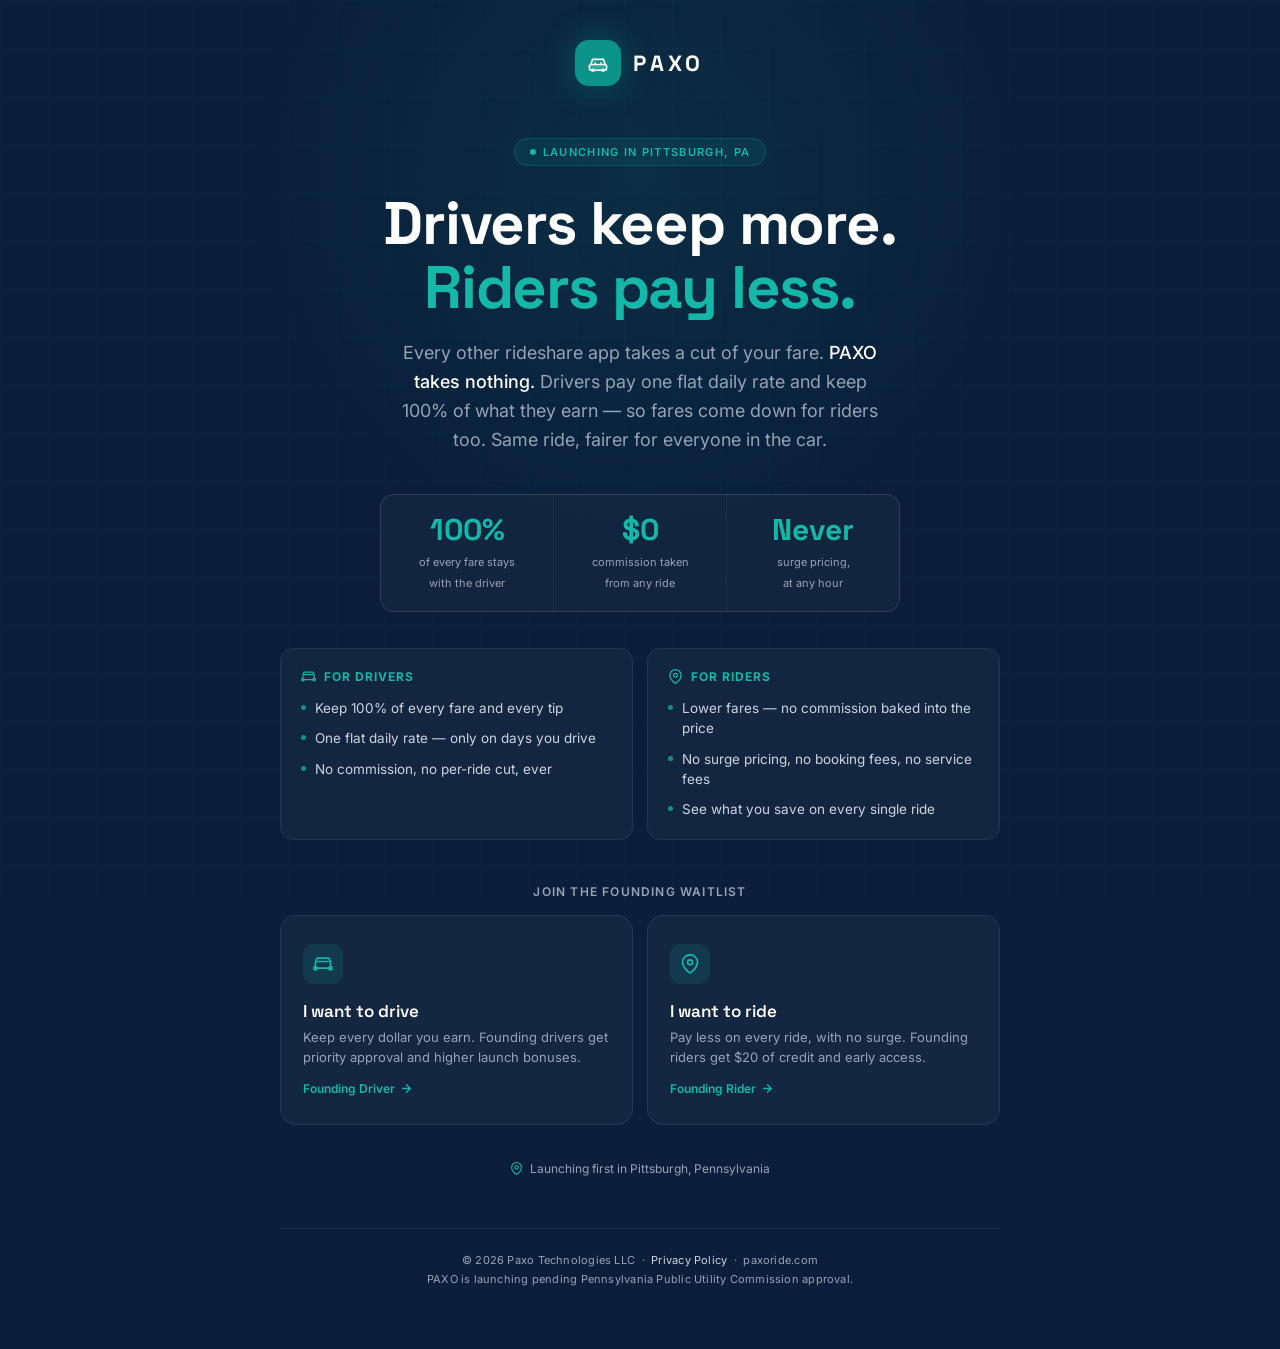
==== index.html @ 1282bd97 "Initial commit: paxoride.com landing page, waitlist forms, welcome email function" ====
<!DOCTYPE html>
<html lang="en">
<head>
<meta charset="UTF-8"/>
<meta name="viewport" content="width=device-width, initial-scale=1.0"/>
<title>PAXO — Join the Founding Waitlist</title>
<meta name="description" content="PAXO is zero-commission rideshare. Drivers keep 100% of every fare, riders pay less with no surge pricing. Join the founding waitlist — launching in Pittsburgh, PA."/>
<meta property="og:title" content="PAXO — Drivers keep more. Riders pay less."/>
<meta property="og:description" content="Zero commission rideshare. Drivers keep 100% of every fare, riders pay less. No surge, ever. Join the founding waitlist for Pittsburgh."/>
<link rel="preconnect" href="https://fonts.googleapis.com"/>
<link rel="preconnect" href="https://fonts.gstatic.com" crossorigin/>
<link href="https://fonts.googleapis.com/css2?family=Inter:wght@300;400;500;600;700&family=Space+Grotesk:wght@400;500;600;700&display=swap" rel="stylesheet"/>
<style>
  *,*::before,*::after{margin:0;padding:0;box-sizing:border-box}

  :root{
    --teal:#0D9488; --teal-lt:#14B8A8; --teal-dk:#065F52;
    --navy:#0B1F3A; --navy-2:#112240;
    --white:#FFFFFF; --mist:#F0FDFA;
    --grey:#94A3B8; --grey-lt:#CBD5E1; --line:rgba(255,255,255,.08);
    --amber:#F59E0B;
  }

  html{scroll-behavior:smooth}
  body{
    background:var(--navy); color:var(--white);
    font-family:'Inter',system-ui,sans-serif;
    -webkit-font-smoothing:antialiased; overflow-x:hidden;
  }

  /* Ambient background */
  .bg-grid{position:fixed;inset:0;z-index:0;pointer-events:none;
    background-image:
      linear-gradient(rgba(13,148,136,.04) 1px,transparent 1px),
      linear-gradient(90deg,rgba(13,148,136,.04) 1px,transparent 1px);
    background-size:48px 48px}
  .bg-glow{position:fixed;top:-25%;left:50%;transform:translateX(-50%);
    width:800px;height:800px;z-index:0;pointer-events:none;
    background:radial-gradient(circle,rgba(13,148,136,.13) 0%,transparent 70%)}

  .stage{position:relative;z-index:1;min-height:100vh;
    display:flex;flex-direction:column;align-items:center;
    padding:40px 20px 60px}

  /* ── Logo ── */
  .logo-row{display:flex;align-items:center;gap:12px;margin-bottom:52px}
  .logo-mark{width:46px;height:46px;background:var(--teal);border-radius:14px;
    display:flex;align-items:center;justify-content:center;
    box-shadow:0 0 32px rgba(13,148,136,.42)}
  .logo-word{font-family:'Space Grotesk',sans-serif;font-size:22px;font-weight:700;
    letter-spacing:.2em}

  /* ── Panels ── */
  .panel{width:100%;max-width:720px;text-align:center;
    animation:rise .5s cubic-bezier(.16,1,.3,1) both}
  .panel[hidden]{display:none}
  @keyframes rise{from{opacity:0;transform:translateY(14px)}to{opacity:1;transform:none}}

  /* ── Hero ── */
  .badge{display:inline-flex;align-items:center;gap:7px;
    background:rgba(13,148,136,.12);border:1px solid rgba(13,148,136,.3);
    border-radius:100px;padding:6px 15px;font-size:11px;font-weight:600;
    letter-spacing:.12em;color:var(--teal-lt);text-transform:uppercase;margin-bottom:26px}
  .badge::before{content:'';width:6px;height:6px;background:var(--teal-lt);
    border-radius:50%;animation:blink 2s ease-in-out infinite}
  @keyframes blink{0%,100%{opacity:1}50%{opacity:.25}}

  h1{font-family:'Space Grotesk',sans-serif;
    font-size:clamp(34px,6.5vw,60px);font-weight:700;line-height:1.06;
    letter-spacing:-.02em;margin-bottom:20px}
  h1 .accent{color:var(--teal-lt)}

  .lede{font-size:clamp(15px,2.2vw,18px);color:var(--grey);line-height:1.6;
    max-width:490px;margin:0 auto 40px}
  .lede strong{color:var(--white);font-weight:500}

  .stats{display:flex;gap:1px;background:var(--line);border-radius:14px;
    overflow:hidden;border:1px solid var(--line);max-width:520px;margin:0 auto 36px}
  .stat{flex:1;padding:20px 16px;background:rgba(11,31,58,.6)}
  .stat b{display:block;font-family:'Space Grotesk',sans-serif;font-size:30px;
    font-weight:700;color:var(--teal-lt);line-height:1;margin-bottom:5px}
  .stat span{font-size:11px;color:var(--grey);line-height:1.4}


  /* ── Why both win ── */
  .why{display:grid;grid-template-columns:1fr 1fr;gap:14px;margin-bottom:44px;text-align:left}
  .why-col{background:rgba(255,255,255,.03);border:1px solid var(--line);
    border-radius:14px;padding:20px}
  .why-head{display:flex;align-items:center;gap:8px;font-size:12px;font-weight:700;
    letter-spacing:.08em;text-transform:uppercase;color:var(--teal-lt);margin-bottom:14px}
  .why-col ul{list-style:none;display:grid;gap:10px}
  .why-col li{font-size:13.5px;color:var(--grey-lt);line-height:1.5;
    display:flex;gap:9px;align-items:flex-start}
  .why-col li::before{content:'';width:5px;height:5px;border-radius:50%;
    background:var(--teal);flex-shrink:0;margin-top:7px}

  /* ── Choice cards ── */
  .choose-label{font-size:12px;color:var(--grey);letter-spacing:.1em;
    text-transform:uppercase;font-weight:600;margin-bottom:16px}
  .cards{display:grid;grid-template-columns:1fr 1fr;gap:14px;margin-bottom:36px}
  .card{background:rgba(255,255,255,.04);border:1px solid var(--line);
    border-radius:16px;padding:28px 22px;cursor:pointer;text-align:left;
    transition:border-color .2s,background .2s,transform .12s;
    font-family:inherit;color:inherit}
  .card:hover{border-color:var(--teal);background:rgba(13,148,136,.08)}
  .card:active{transform:scale(.985)}
  .card:focus-visible{outline:2px solid var(--teal-lt);outline-offset:3px}
  .card-ico{width:40px;height:40px;border-radius:11px;background:rgba(13,148,136,.16);
    display:flex;align-items:center;justify-content:center;margin-bottom:16px}
  .card h3{font-family:'Space Grotesk',sans-serif;font-size:17px;font-weight:600;
    margin-bottom:6px}
  .card p{font-size:13px;color:var(--grey);line-height:1.5;margin-bottom:14px}
  .card .go{font-size:12px;font-weight:600;color:var(--teal-lt);
    display:flex;align-items:center;gap:5px}

  .city{display:flex;align-items:center;justify-content:center;gap:7px;
    font-size:12px;color:var(--grey)}
  .city svg{color:var(--teal-lt);flex-shrink:0}

  /* ── Forms ── */
  .back{background:none;border:none;color:var(--grey);font-size:13px;
    cursor:pointer;font-family:inherit;display:flex;align-items:center;gap:6px;
    margin-bottom:20px;padding:6px 2px;border-radius:6px}
  .back:hover{color:var(--white)}
  .back:focus-visible{outline:2px solid var(--teal-lt);outline-offset:2px}

  .form-head{text-align:left;margin-bottom:24px}
  .form-head h2{font-family:'Space Grotesk',sans-serif;font-size:26px;font-weight:700;
    margin-bottom:8px}
  .form-head p{font-size:14px;color:var(--grey);line-height:1.55}

  .perks{background:rgba(13,148,136,.08);border:1px solid rgba(13,148,136,.22);
    border-radius:13px;padding:16px 18px;margin-bottom:26px;text-align:left}
  .perks h4{font-size:11px;letter-spacing:.09em;text-transform:uppercase;
    color:var(--teal-lt);font-weight:700;margin-bottom:11px}
  .perks ul{list-style:none;display:grid;gap:8px}
  .perks li{font-size:13px;color:var(--grey-lt);display:flex;gap:9px;align-items:flex-start;line-height:1.45}
  .perks li::before{content:'';width:5px;height:5px;border-radius:50%;
    background:var(--teal-lt);flex-shrink:0;margin-top:7px}

  form{text-align:left}
  .grid-2{display:grid;grid-template-columns:1fr 1fr;gap:12px}
  .field{margin-bottom:14px}
  .field label{display:block;font-size:12px;font-weight:600;color:var(--grey-lt);
    margin-bottom:6px}
  .field .opt{color:var(--grey);font-weight:400}
  .field input,.field select{width:100%;background:rgba(255,255,255,.05);
    border:1px solid rgba(255,255,255,.11);border-radius:10px;padding:12px 14px;
    color:var(--white);font-size:14px;font-family:inherit;outline:none;
    transition:border-color .18s}
  .field input::placeholder{color:#5A6B85}
  .field input:focus,.field select:focus{border-color:var(--teal)}
  .field select{appearance:none;cursor:pointer;
    background-image:url("data:image/svg+xml,%3Csvg xmlns='http://www.w3.org/2000/svg' width='12' height='12' viewBox='0 0 24 24' fill='none' stroke='%2394A3B8' stroke-width='2.5'%3E%3Cpath d='M6 9l6 6 6-6'/%3E%3C/svg%3E");
    background-repeat:no-repeat;background-position:right 14px center}
  .field select option{background:var(--navy-2);color:var(--white)}

  .consent{display:flex;gap:10px;align-items:flex-start;margin:18px 0 20px;
    font-size:12px;color:var(--grey);line-height:1.5}
  .consent input{width:16px;height:16px;margin-top:2px;flex-shrink:0;
    accent-color:var(--teal);cursor:pointer}
  .consent a{color:var(--teal-lt);text-decoration:underline;text-underline-offset:2px}

  .submit{width:100%;background:var(--teal);color:#fff;border:none;
    border-radius:11px;padding:15px;font-size:15px;font-weight:600;
    font-family:inherit;cursor:pointer;transition:background .18s,transform .1s}
  .submit:hover{background:var(--teal-lt)}
  .submit:active{transform:scale(.99)}
  .submit:focus-visible{outline:2px solid var(--teal-lt);outline-offset:3px}
  .submit:disabled{opacity:.5;cursor:not-allowed}

  .fineprint{font-size:11px;color:#5A6B85;line-height:1.5;margin-top:14px;text-align:center}

  /* ── Success ── */
  .tick{width:66px;height:66px;border-radius:50%;background:rgba(13,148,136,.16);
    border:2px solid var(--teal);display:flex;align-items:center;justify-content:center;
    margin:0 auto 24px;animation:pop .45s cubic-bezier(.34,1.56,.64,1) both}
  @keyframes pop{from{transform:scale(.5);opacity:0}to{transform:scale(1);opacity:1}}
  .success h2{font-family:'Space Grotesk',sans-serif;font-size:28px;font-weight:700;margin-bottom:12px}
  .success p{font-size:15px;color:var(--grey);line-height:1.6;max-width:420px;margin:0 auto 30px}
  .success p strong{color:var(--white)}

  footer{margin-top:auto;padding-top:52px;text-align:center;width:100%;max-width:720px}
  .foot-line{border-top:1px solid var(--line);padding-top:22px;
    font-size:11px;color:var(--grey);letter-spacing:.02em;line-height:1.7}
  .foot-line a{color:var(--grey-lt);text-decoration:none}
  .foot-line a:hover{color:var(--teal-lt)}

  @media(max-width:560px){
    .why{grid-template-columns:1fr}
    .cards{grid-template-columns:1fr}
    .grid-2{grid-template-columns:1fr}
    .stats{flex-direction:column}
    .stage{padding:32px 16px 48px}
  }
  @media(prefers-reduced-motion:reduce){
    *{animation:none!important;transition:none!important}
    html{scroll-behavior:auto}
  }
</style>
</head>
<body>
<div class="bg-grid"></div>
<div class="bg-glow"></div>

<div class="stage">

  <div class="logo-row">
    <div class="logo-mark">
      <svg width="26" height="26" viewBox="0 0 36 36" fill="none" aria-hidden="true">
        <path d="M8 20L10.5 13H25.5L28 20" stroke="#fff" stroke-width="2.2" stroke-linecap="round"/>
        <rect x="6" y="20" width="24" height="8" rx="3" fill="#fff" fill-opacity=".16" stroke="#fff" stroke-width="2.2"/>
        <circle cx="11" cy="28" r="2.4" fill="#fff"/><circle cx="25" cy="28" r="2.4" fill="#fff"/>
        <path d="M14 20v-3M22 20v-3" stroke="#fff" stroke-width="1.5" stroke-linecap="round"/>
      </svg>
    </div>
    <div class="logo-word">PAXO</div>
  </div>

  <!-- ═══ PANEL: CHOOSE ═══ -->
  <section class="panel" id="p-choose">
    <div class="badge">Launching in Pittsburgh, PA</div>
    <h1>Drivers keep more.<br/><span class="accent">Riders pay less.</span></h1>
    <p class="lede">
      Every other rideshare app takes a cut of your fare. <strong>PAXO takes nothing.</strong>
      Drivers pay one flat daily rate and keep 100% of what they earn — so fares come down
      for riders too. Same ride, fairer for everyone in the car.
    </p>

    <div class="stats">
      <div class="stat"><b>100%</b><span>of every fare stays<br/>with the driver</span></div>
      <div class="stat"><b>$0</b><span>commission taken<br/>from any ride</span></div>
      <div class="stat"><b>Never</b><span>surge pricing,<br/>at any hour</span></div>
    </div>

    <div class="why">
      <div class="why-col">
        <div class="why-head">
          <svg width="15" height="15" viewBox="0 0 24 24" fill="none" stroke="currentColor" stroke-width="2" stroke-linecap="round" stroke-linejoin="round" aria-hidden="true">
            <path d="M5 17h14M5 17a2 2 0 1 1-4 0 2 2 0 0 1 4 0zM19 17a2 2 0 1 0 4 0 2 2 0 0 0-4 0z"/>
            <path d="M3 17V9l2-4h14l2 4v8"/><path d="M5 9h14"/>
          </svg>
          For drivers
        </div>
        <ul>
          <li>Keep 100% of every fare and every tip</li>
          <li>One flat daily rate — only on days you drive</li>
          <li>No commission, no per-ride cut, ever</li>
        </ul>
      </div>
      <div class="why-col">
        <div class="why-head">
          <svg width="15" height="15" viewBox="0 0 24 24" fill="none" stroke="currentColor" stroke-width="2" stroke-linecap="round" stroke-linejoin="round" aria-hidden="true">
            <path d="M21 10c0 7-9 13-9 13s-9-6-9-13a9 9 0 0 1 18 0z"/><circle cx="12" cy="10" r="3"/>
          </svg>
          For riders
        </div>
        <ul>
          <li>Lower fares — no commission baked into the price</li>
          <li>No surge pricing, no booking fees, no service fees</li>
          <li>See what you save on every single ride</li>
        </ul>
      </div>
    </div>

    <div class="choose-label">Join the founding waitlist</div>
    <div class="cards">
      <button class="card" onclick="show('driver')" aria-label="Join the driver waitlist">
        <div class="card-ico">
          <svg width="20" height="20" viewBox="0 0 24 24" fill="none" stroke="#14B8A8" stroke-width="2" stroke-linecap="round" stroke-linejoin="round" aria-hidden="true">
            <path d="M5 17h14M5 17a2 2 0 1 1-4 0 2 2 0 0 1 4 0zM19 17a2 2 0 1 0 4 0 2 2 0 0 0-4 0z"/>
            <path d="M3 17V9l2-4h14l2 4v8"/><path d="M5 9h14"/>
          </svg>
        </div>
        <h3>I want to drive</h3>
        <p>Keep every dollar you earn. Founding drivers get priority approval and higher launch bonuses.</p>
        <div class="go">Founding Driver
          <svg width="13" height="13" viewBox="0 0 24 24" fill="none" stroke="currentColor" stroke-width="2.5" stroke-linecap="round" stroke-linejoin="round" aria-hidden="true"><path d="M5 12h14M12 5l7 7-7 7"/></svg>
        </div>
      </button>

      <button class="card" onclick="show('rider')" aria-label="Join the rider waitlist">
        <div class="card-ico">
          <svg width="20" height="20" viewBox="0 0 24 24" fill="none" stroke="#14B8A8" stroke-width="2" stroke-linecap="round" stroke-linejoin="round" aria-hidden="true">
            <path d="M21 10c0 7-9 13-9 13s-9-6-9-13a9 9 0 0 1 18 0z"/><circle cx="12" cy="10" r="3"/>
          </svg>
        </div>
        <h3>I want to ride</h3>
        <p>Pay less on every ride, with no surge. Founding riders get $20 of credit and early access.</p>
        <div class="go">Founding Rider
          <svg width="13" height="13" viewBox="0 0 24 24" fill="none" stroke="currentColor" stroke-width="2.5" stroke-linecap="round" stroke-linejoin="round" aria-hidden="true"><path d="M5 12h14M12 5l7 7-7 7"/></svg>
        </div>
      </button>
    </div>

    <div class="city">
      <svg width="13" height="13" viewBox="0 0 24 24" fill="none" stroke="currentColor" stroke-width="2" stroke-linecap="round" stroke-linejoin="round" aria-hidden="true">
        <path d="M21 10c0 7-9 13-9 13s-9-6-9-13a9 9 0 0 1 18 0z"/><circle cx="12" cy="10" r="3"/>
      </svg>
      Launching first in Pittsburgh, Pennsylvania
    </div>
  </section>

  <!-- ═══ PANEL: DRIVER ═══ -->
  <section class="panel" id="p-driver" hidden>
    <button class="back" onclick="show('choose')">
      <svg width="14" height="14" viewBox="0 0 24 24" fill="none" stroke="currentColor" stroke-width="2.5" stroke-linecap="round" stroke-linejoin="round" aria-hidden="true"><path d="M19 12H5M12 19l-7-7 7-7"/></svg>
      Back
    </button>

    <div class="form-head">
      <h2>Become a Founding Driver</h2>
      <p>Tell us a bit about you. We'll reach out when PAXO opens in your area — founding drivers go first.</p>
    </div>

    <div class="perks">
      <h4>Founding driver benefits</h4>
      <ul>
        <li>Priority approval — front of the queue at launch</li>
        <li>Higher launch bonuses than later sign-ups</li>
        <li>Founding Driver badge on your profile</li>
        <li>Extra referral rewards for bringing other drivers</li>
      </ul>
    </div>

    <form name="driver-waitlist" method="POST" data-netlify="true" netlify-honeypot="bot-field" onsubmit="return handle(event,'driver')">
      <input type="hidden" name="form-name" value="driver-waitlist"/>
      <p hidden><label>Skip this: <input name="bot-field"/></label></p>

      <div class="field">
        <label for="d-name">Full name</label>
        <input id="d-name" name="name" type="text" required autocomplete="name" placeholder="Marcus Johnson"/>
      </div>

      <div class="grid-2">
        <div class="field">
          <label for="d-phone">Phone number</label>
          <input id="d-phone" name="phone" type="tel" required autocomplete="tel" placeholder="(412) 555-0134"/>
        </div>
        <div class="field">
          <label for="d-email">Email</label>
          <input id="d-email" name="email" type="email" required autocomplete="email" placeholder="you@email.com"/>
        </div>
      </div>

      <div class="grid-2">
        <div class="field">
          <label for="d-license">Valid PA driver's license?</label>
          <select id="d-license" name="valid_license" required>
            <option value="">Select…</option>
            <option>Yes</option>
            <option>Not yet</option>
          </select>
        </div>
        <div class="field">
          <label for="d-ins">Vehicle insurance?</label>
          <select id="d-ins" name="has_insurance" required>
            <option value="">Select…</option>
            <option>Yes</option>
            <option>Not yet</option>
          </select>
        </div>
      </div>

      <div class="grid-2">
        <div class="field">
          <label for="d-area">Preferred driving area</label>
          <input id="d-area" name="preferred_area" type="text" required placeholder="e.g. Downtown, Robinson"/>
        </div>
        <div class="field">
          <label for="d-avail">Availability</label>
          <select id="d-avail" name="availability" required>
            <option value="">Select…</option>
            <option>Full-time</option>
            <option>Part-time</option>
            <option>Weekends only</option>
            <option>Not sure yet</option>
          </select>
        </div>
      </div>

      <label class="consent">
        <input type="checkbox" name="consent" required/>
        <span>I agree to be contacted about the PAXO launch and accept the
        <a href="/privacy.html" target="_blank" rel="noopener">Privacy Policy</a>.</span>
      </label>

      <button class="submit" type="submit">Join the driver waitlist</button>
      <p class="fineprint">
        We only ask for vehicle and document details during real onboarding, after launch.
        PAXO is launching pending Pennsylvania PUC approval.
      </p>
    </form>
  </section>

  <!-- ═══ PANEL: RIDER ═══ -->
  <section class="panel" id="p-rider" hidden>
    <button class="back" onclick="show('choose')">
      <svg width="14" height="14" viewBox="0 0 24 24" fill="none" stroke="currentColor" stroke-width="2.5" stroke-linecap="round" stroke-linejoin="round" aria-hidden="true"><path d="M19 12H5M12 19l-7-7 7-7"/></svg>
      Back
    </button>

    <div class="form-head">
      <h2>Become a Founding Rider</h2>
      <p>Get early access and ride credit when PAXO opens in Pittsburgh.</p>
    </div>

    <div class="perks">
      <h4>Founding rider benefits</h4>
      <ul>
        <li>$20 in ride credit when we launch</li>
        <li>Early access before the public launch</li>
        <li>Referral rewards for inviting friends</li>
        <li>No surge pricing — ever</li>
      </ul>
    </div>

    <form name="rider-waitlist" method="POST" data-netlify="true" netlify-honeypot="bot-field" onsubmit="return handle(event,'rider')">
      <input type="hidden" name="form-name" value="rider-waitlist"/>
      <p hidden><label>Skip this: <input name="bot-field"/></label></p>

      <div class="field">
        <label for="r-name">Full name</label>
        <input id="r-name" name="name" type="text" required autocomplete="name" placeholder="Sarah Chen"/>
      </div>

      <div class="grid-2">
        <div class="field">
          <label for="r-email">Email</label>
          <input id="r-email" name="email" type="email" required autocomplete="email" placeholder="you@email.com"/>
        </div>
        <div class="field">
          <label for="r-phone">Phone number</label>
          <input id="r-phone" name="phone" type="tel" required autocomplete="tel" placeholder="(412) 555-0199"/>
        </div>
      </div>

      <div class="grid-2">
        <div class="field">
          <label for="r-zip">ZIP code or neighborhood</label>
          <input id="r-zip" name="zip_area" type="text" required placeholder="15216 or Dormont"/>
        </div>
        <div class="field">
          <label for="r-ref">Referral code <span class="opt">(optional)</span></label>
          <input id="r-ref" name="referral_code" type="text" placeholder="Optional"/>
        </div>
      </div>

      <label class="consent">
        <input type="checkbox" name="consent" required/>
        <span>I agree to be contacted about the PAXO launch and accept the
        <a href="/privacy.html" target="_blank" rel="noopener">Privacy Policy</a>.</span>
      </label>

      <button class="submit" type="submit">Join the rider waitlist</button>
      <p class="fineprint">
        Founding rider credit is subject to launch terms and availability.
        PAXO is launching pending Pennsylvania PUC approval.
      </p>
    </form>
  </section>

  <!-- ═══ PANEL: SUCCESS ═══ -->
  <section class="panel success" id="p-done" hidden>
    <div class="tick">
      <svg width="30" height="30" viewBox="0 0 24 24" fill="none" stroke="#14B8A8" stroke-width="3" stroke-linecap="round" stroke-linejoin="round" aria-hidden="true"><path d="M20 6L9 17l-5-5"/></svg>
    </div>
    <h2 id="done-title">You're on the list</h2>
    <p id="done-msg">We'll email you as soon as PAXO opens in Pittsburgh.</p>
    <button class="submit" style="max-width:280px;margin:0 auto" onclick="show('choose')">Back to home</button>
  </section>

  <footer>
    <div class="foot-line">
      &copy; 2026 Paxo Technologies LLC &nbsp;·&nbsp;
      <a href="/privacy.html">Privacy Policy</a> &nbsp;·&nbsp; paxoride.com<br/>
      PAXO is launching pending Pennsylvania Public Utility Commission approval.
    </div>
  </footer>

</div>

<script>
  const panels = ['choose','driver','rider','done'];

  function show(which){
    panels.forEach(p => {
      document.getElementById('p-'+p).hidden = (p !== which);
    });
    window.scrollTo({top:0, behavior:'instant'});
  }

  function handle(evt, type){
    evt.preventDefault();
    const form = evt.target;
    const btn  = form.querySelector('.submit');
    btn.disabled = true;
    btn.textContent = 'Joining…';

    fetch('/', {
      method:'POST',
      headers:{'Content-Type':'application/x-www-form-urlencoded'},
      body: new URLSearchParams(new FormData(form)).toString()
    })
    .then(() => {
      document.getElementById('done-title').textContent =
        type === 'driver' ? "You're a Founding Driver" : "You're a Founding Rider";
      document.getElementById('done-msg').textContent =
        type === 'driver'
          ? "We'll be in touch as PAXO opens in your area. Founding drivers get priority approval and higher launch bonuses."
          : "We'll email you the moment PAXO opens in Pittsburgh — with your $20 founding rider credit ready to use.";
      show('done');
      form.reset();
    })
    .catch(() => {
      btn.textContent = 'Something went wrong — try again';
      btn.disabled = false;
    });

    return false;
  }
</script>
</body>
</html>
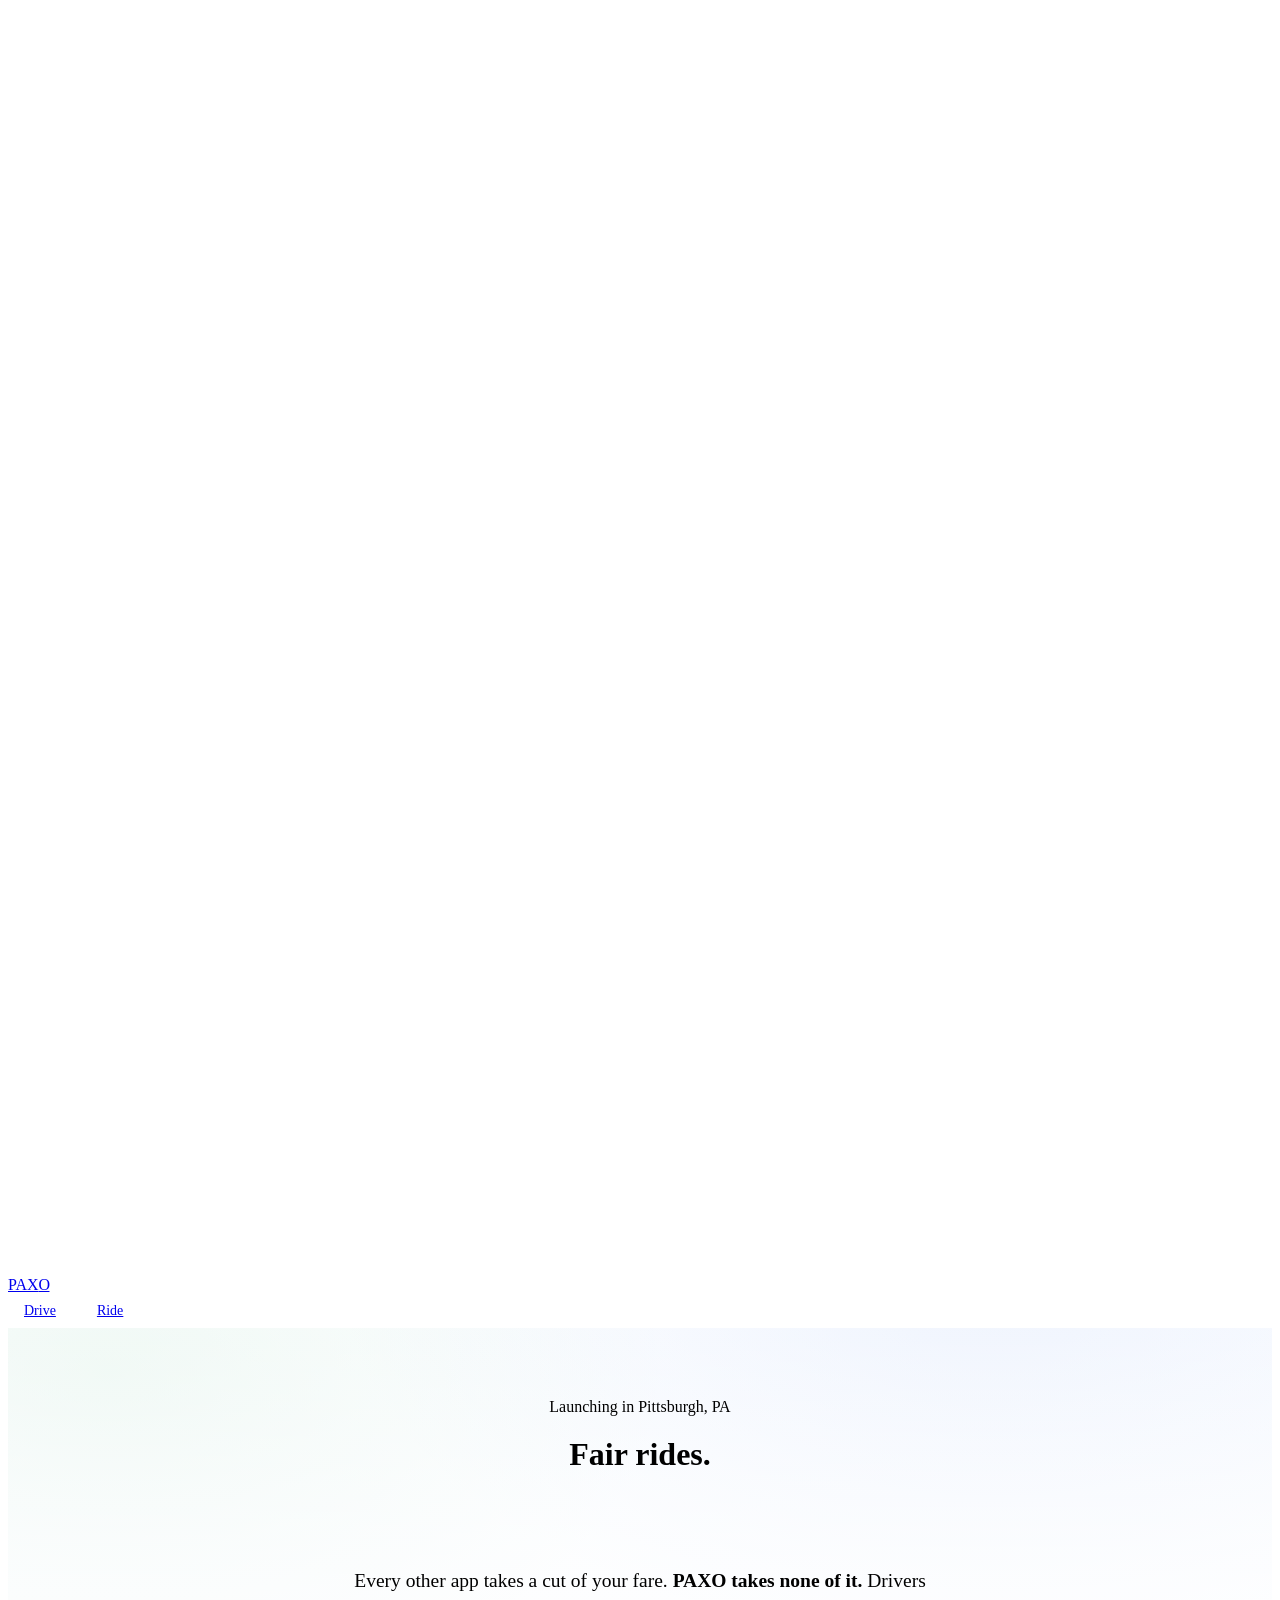
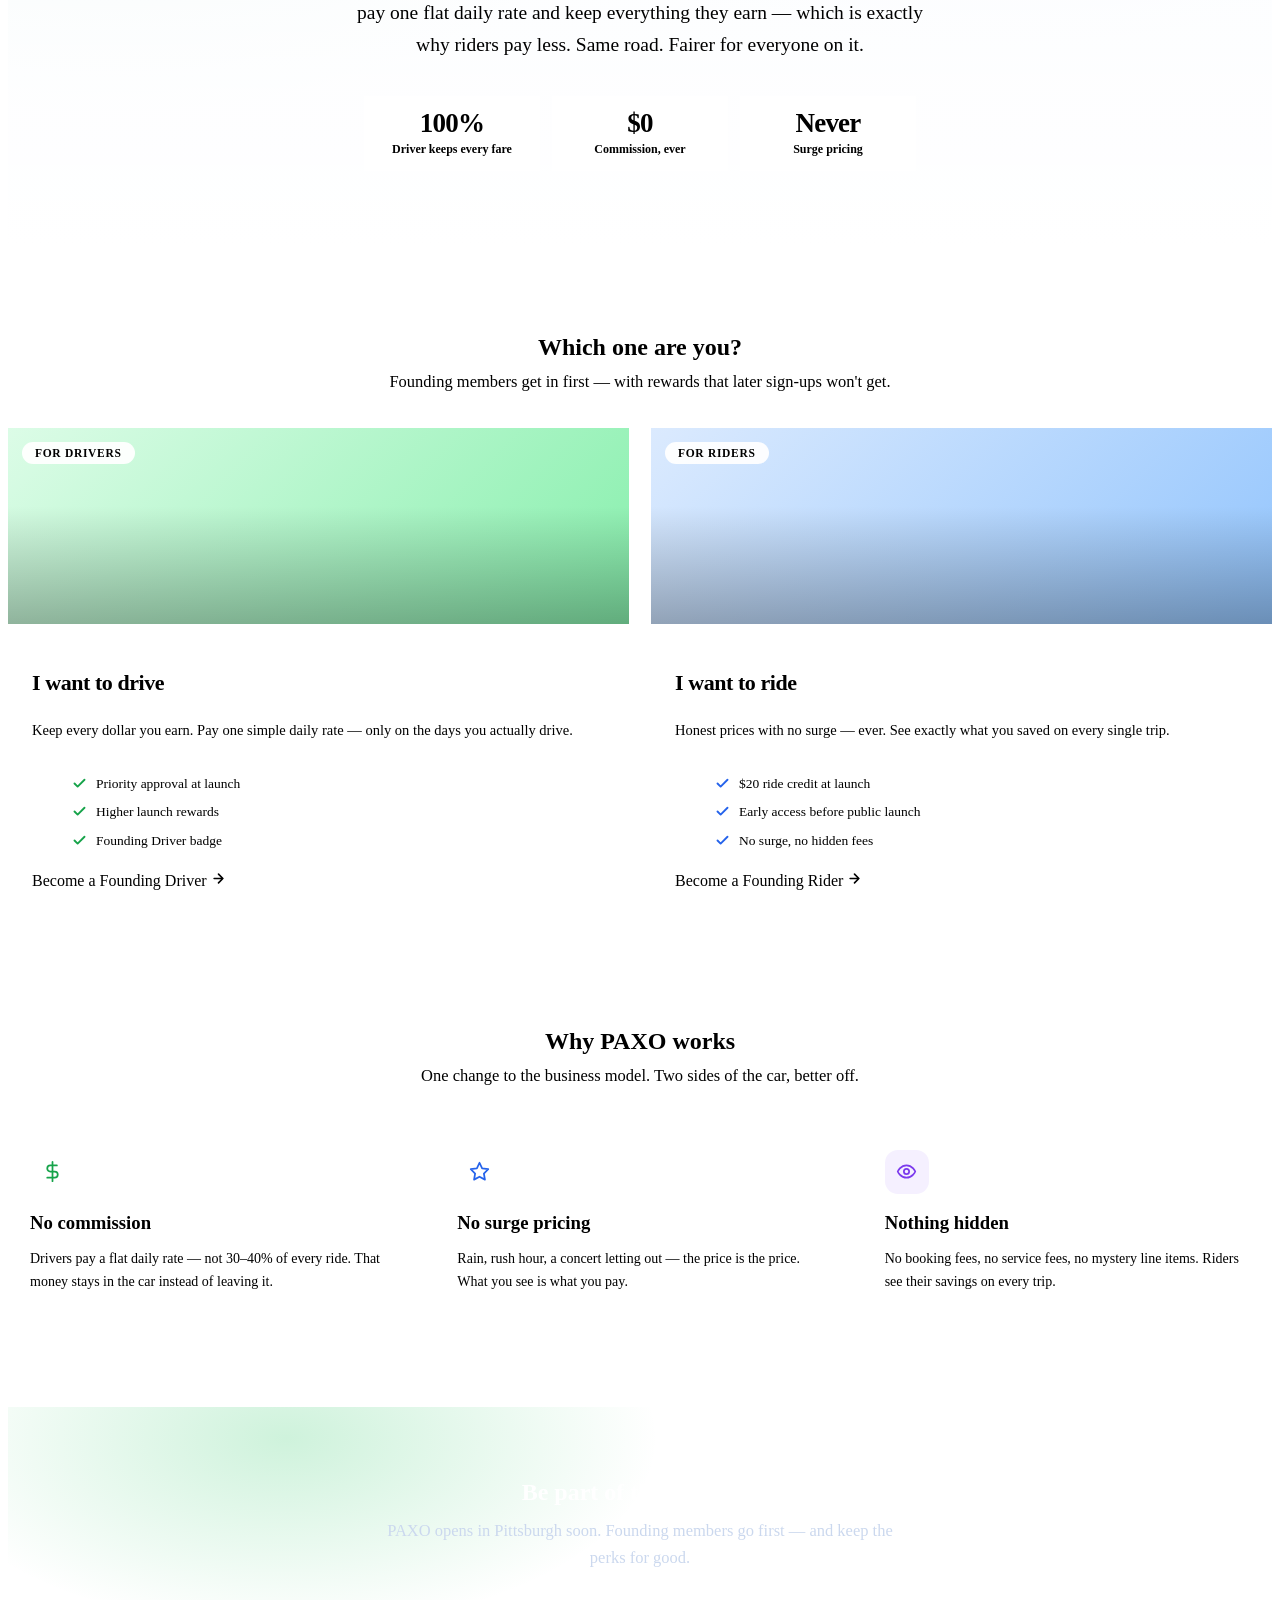
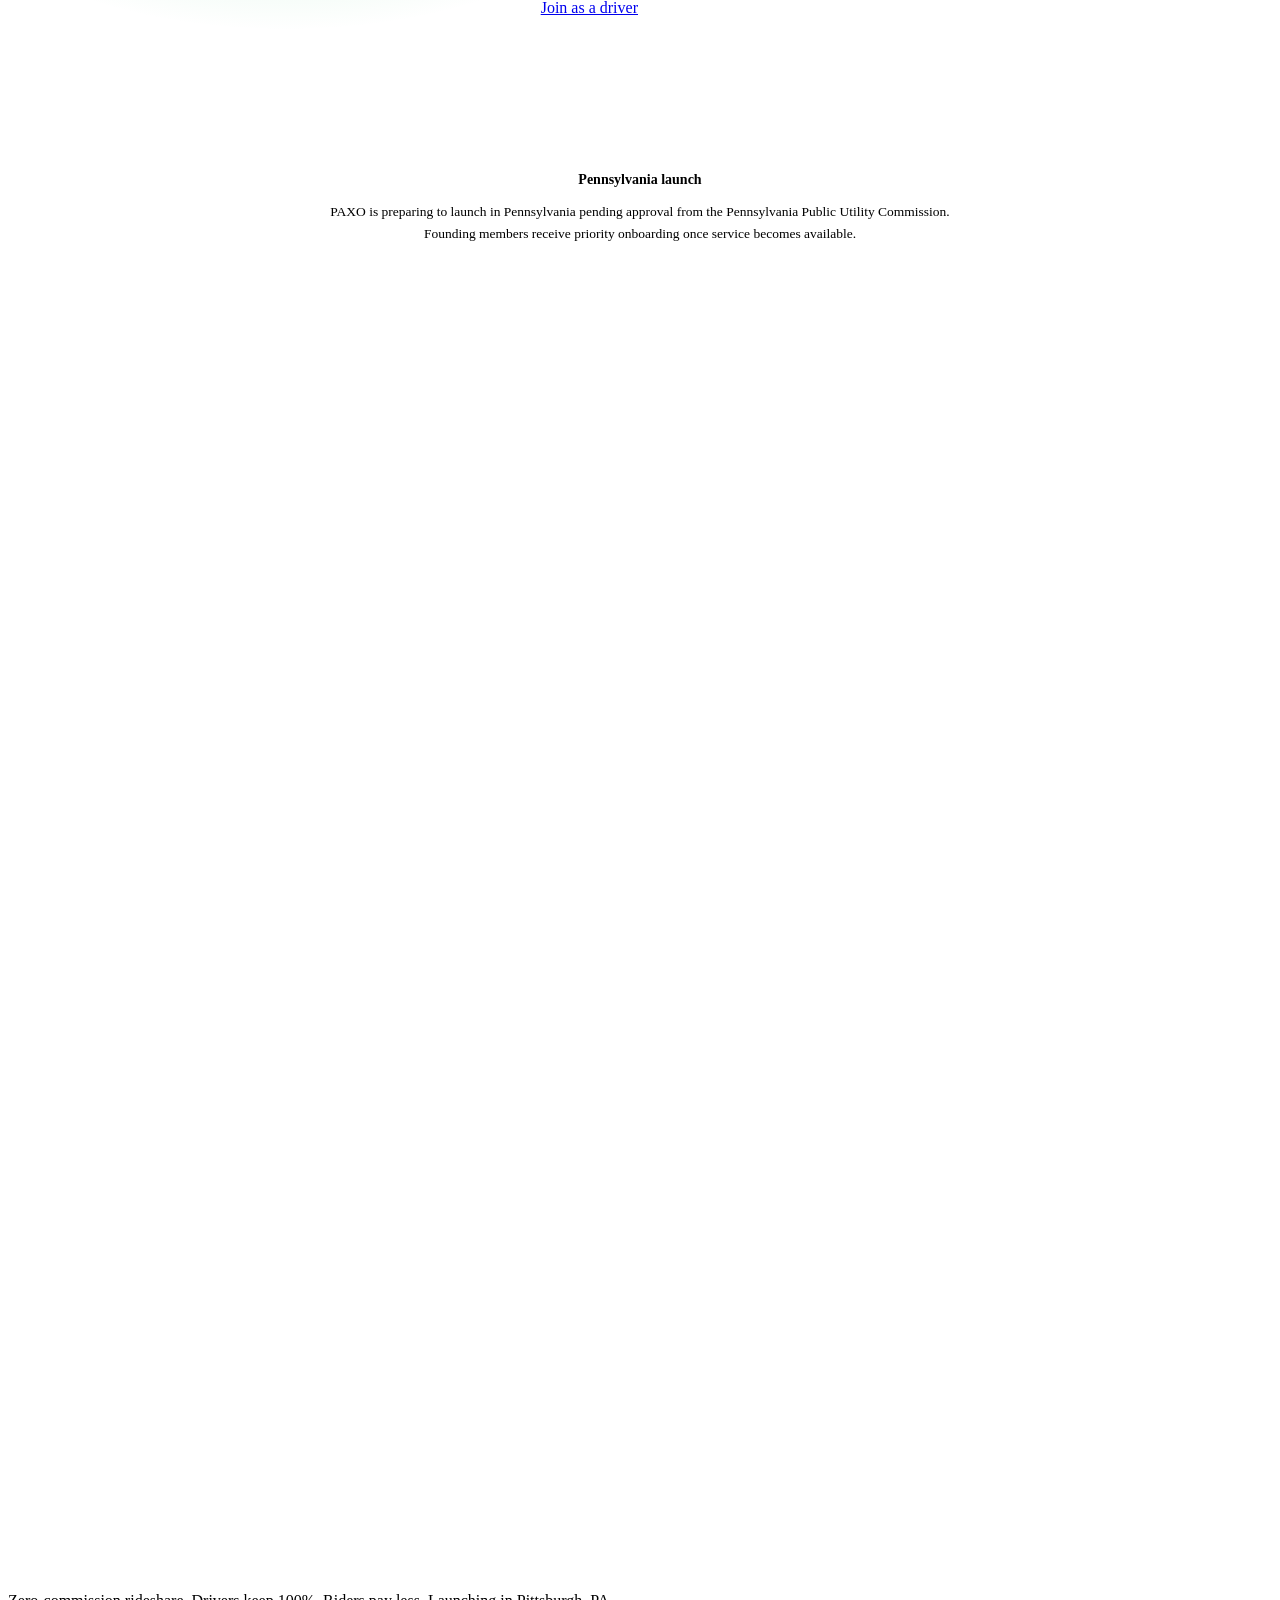
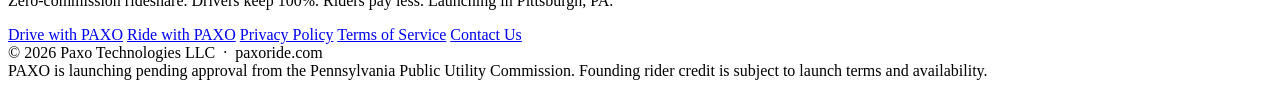
==== commit d49d8c21: "New vibrant landing page + driver/rider pages" ====
--- a/index.html
+++ b/index.html
@@ -3,522 +3,267 @@
 <head>
 <meta charset="UTF-8"/>
 <meta name="viewport" content="width=device-width, initial-scale=1.0"/>
-<title>PAXO — Join the Founding Waitlist</title>
-<meta name="description" content="PAXO is zero-commission rideshare. Drivers keep 100% of every fare, riders pay less with no surge pricing. Join the founding waitlist — launching in Pittsburgh, PA."/>
-<meta property="og:title" content="PAXO — Drivers keep more. Riders pay less."/>
-<meta property="og:description" content="Zero commission rideshare. Drivers keep 100% of every fare, riders pay less. No surge, ever. Join the founding waitlist for Pittsburgh."/>
+<title>PAXO — Fair rides. For everyone.</title>
+<meta name="description" content="Zero-commission rideshare launching in Pittsburgh. Drivers keep 100% of every fare. Riders pay less with no surge pricing. Join the founding waitlist."/>
+<meta property="og:title" content="PAXO — Fair rides. For everyone."/>
+<meta property="og:description" content="Drivers keep 100% of every fare. Riders pay less. No commission, no surge. Launching in Pittsburgh."/>
+<meta property="og:type" content="website"/>
 <link rel="preconnect" href="https://fonts.googleapis.com"/>
 <link rel="preconnect" href="https://fonts.gstatic.com" crossorigin/>
-<link href="https://fonts.googleapis.com/css2?family=Inter:wght@300;400;500;600;700&family=Space+Grotesk:wght@400;500;600;700&display=swap" rel="stylesheet"/>
+<link href="https://fonts.googleapis.com/css2?family=Plus+Jakarta+Sans:wght@400;500;600;700;800&display=swap" rel="stylesheet"/>
+<link rel="stylesheet" href="/css/paxo.css"/>
 <style>
-  *,*::before,*::after{margin:0;padding:0;box-sizing:border-box}
-
-  :root{
-    --teal:#0D9488; --teal-lt:#14B8A8; --teal-dk:#065F52;
-    --navy:#0B1F3A; --navy-2:#112240;
-    --white:#FFFFFF; --mist:#F0FDFA;
-    --grey:#94A3B8; --grey-lt:#CBD5E1; --line:rgba(255,255,255,.08);
-    --amber:#F59E0B;
-  }
-
-  html{scroll-behavior:smooth}
-  body{
-    background:var(--navy); color:var(--white);
-    font-family:'Inter',system-ui,sans-serif;
-    -webkit-font-smoothing:antialiased; overflow-x:hidden;
-  }
-
-  /* Ambient background */
-  .bg-grid{position:fixed;inset:0;z-index:0;pointer-events:none;
-    background-image:
-      linear-gradient(rgba(13,148,136,.04) 1px,transparent 1px),
-      linear-gradient(90deg,rgba(13,148,136,.04) 1px,transparent 1px);
-    background-size:48px 48px}
-  .bg-glow{position:fixed;top:-25%;left:50%;transform:translateX(-50%);
-    width:800px;height:800px;z-index:0;pointer-events:none;
-    background:radial-gradient(circle,rgba(13,148,136,.13) 0%,transparent 70%)}
-
-  .stage{position:relative;z-index:1;min-height:100vh;
-    display:flex;flex-direction:column;align-items:center;
-    padding:40px 20px 60px}
-
-  /* ── Logo ── */
-  .logo-row{display:flex;align-items:center;gap:12px;margin-bottom:52px}
-  .logo-mark{width:46px;height:46px;background:var(--teal);border-radius:14px;
-    display:flex;align-items:center;justify-content:center;
-    box-shadow:0 0 32px rgba(13,148,136,.42)}
-  .logo-word{font-family:'Space Grotesk',sans-serif;font-size:22px;font-weight:700;
-    letter-spacing:.2em}
-
-  /* ── Panels ── */
-  .panel{width:100%;max-width:720px;text-align:center;
-    animation:rise .5s cubic-bezier(.16,1,.3,1) both}
-  .panel[hidden]{display:none}
-  @keyframes rise{from{opacity:0;transform:translateY(14px)}to{opacity:1;transform:none}}
-
-  /* ── Hero ── */
-  .badge{display:inline-flex;align-items:center;gap:7px;
-    background:rgba(13,148,136,.12);border:1px solid rgba(13,148,136,.3);
-    border-radius:100px;padding:6px 15px;font-size:11px;font-weight:600;
-    letter-spacing:.12em;color:var(--teal-lt);text-transform:uppercase;margin-bottom:26px}
-  .badge::before{content:'';width:6px;height:6px;background:var(--teal-lt);
-    border-radius:50%;animation:blink 2s ease-in-out infinite}
-  @keyframes blink{0%,100%{opacity:1}50%{opacity:.25}}
-
-  h1{font-family:'Space Grotesk',sans-serif;
-    font-size:clamp(34px,6.5vw,60px);font-weight:700;line-height:1.06;
-    letter-spacing:-.02em;margin-bottom:20px}
-  h1 .accent{color:var(--teal-lt)}
-
-  .lede{font-size:clamp(15px,2.2vw,18px);color:var(--grey);line-height:1.6;
-    max-width:490px;margin:0 auto 40px}
-  .lede strong{color:var(--white);font-weight:500}
-
-  .stats{display:flex;gap:1px;background:var(--line);border-radius:14px;
-    overflow:hidden;border:1px solid var(--line);max-width:520px;margin:0 auto 36px}
-  .stat{flex:1;padding:20px 16px;background:rgba(11,31,58,.6)}
-  .stat b{display:block;font-family:'Space Grotesk',sans-serif;font-size:30px;
-    font-weight:700;color:var(--teal-lt);line-height:1;margin-bottom:5px}
-  .stat span{font-size:11px;color:var(--grey);line-height:1.4}
-
-
-  /* ── Why both win ── */
-  .why{display:grid;grid-template-columns:1fr 1fr;gap:14px;margin-bottom:44px;text-align:left}
-  .why-col{background:rgba(255,255,255,.03);border:1px solid var(--line);
-    border-radius:14px;padding:20px}
-  .why-head{display:flex;align-items:center;gap:8px;font-size:12px;font-weight:700;
-    letter-spacing:.08em;text-transform:uppercase;color:var(--teal-lt);margin-bottom:14px}
-  .why-col ul{list-style:none;display:grid;gap:10px}
-  .why-col li{font-size:13.5px;color:var(--grey-lt);line-height:1.5;
-    display:flex;gap:9px;align-items:flex-start}
-  .why-col li::before{content:'';width:5px;height:5px;border-radius:50%;
-    background:var(--teal);flex-shrink:0;margin-top:7px}
-
-  /* ── Choice cards ── */
-  .choose-label{font-size:12px;color:var(--grey);letter-spacing:.1em;
-    text-transform:uppercase;font-weight:600;margin-bottom:16px}
-  .cards{display:grid;grid-template-columns:1fr 1fr;gap:14px;margin-bottom:36px}
-  .card{background:rgba(255,255,255,.04);border:1px solid var(--line);
-    border-radius:16px;padding:28px 22px;cursor:pointer;text-align:left;
-    transition:border-color .2s,background .2s,transform .12s;
-    font-family:inherit;color:inherit}
-  .card:hover{border-color:var(--teal);background:rgba(13,148,136,.08)}
-  .card:active{transform:scale(.985)}
-  .card:focus-visible{outline:2px solid var(--teal-lt);outline-offset:3px}
-  .card-ico{width:40px;height:40px;border-radius:11px;background:rgba(13,148,136,.16);
-    display:flex;align-items:center;justify-content:center;margin-bottom:16px}
-  .card h3{font-family:'Space Grotesk',sans-serif;font-size:17px;font-weight:600;
-    margin-bottom:6px}
-  .card p{font-size:13px;color:var(--grey);line-height:1.5;margin-bottom:14px}
-  .card .go{font-size:12px;font-weight:600;color:var(--teal-lt);
-    display:flex;align-items:center;gap:5px}
-
-  .city{display:flex;align-items:center;justify-content:center;gap:7px;
-    font-size:12px;color:var(--grey)}
-  .city svg{color:var(--teal-lt);flex-shrink:0}
-
-  /* ── Forms ── */
-  .back{background:none;border:none;color:var(--grey);font-size:13px;
-    cursor:pointer;font-family:inherit;display:flex;align-items:center;gap:6px;
-    margin-bottom:20px;padding:6px 2px;border-radius:6px}
-  .back:hover{color:var(--white)}
-  .back:focus-visible{outline:2px solid var(--teal-lt);outline-offset:2px}
-
-  .form-head{text-align:left;margin-bottom:24px}
-  .form-head h2{font-family:'Space Grotesk',sans-serif;font-size:26px;font-weight:700;
-    margin-bottom:8px}
-  .form-head p{font-size:14px;color:var(--grey);line-height:1.55}
-
-  .perks{background:rgba(13,148,136,.08);border:1px solid rgba(13,148,136,.22);
-    border-radius:13px;padding:16px 18px;margin-bottom:26px;text-align:left}
-  .perks h4{font-size:11px;letter-spacing:.09em;text-transform:uppercase;
-    color:var(--teal-lt);font-weight:700;margin-bottom:11px}
-  .perks ul{list-style:none;display:grid;gap:8px}
-  .perks li{font-size:13px;color:var(--grey-lt);display:flex;gap:9px;align-items:flex-start;line-height:1.45}
-  .perks li::before{content:'';width:5px;height:5px;border-radius:50%;
-    background:var(--teal-lt);flex-shrink:0;margin-top:7px}
-
-  form{text-align:left}
-  .grid-2{display:grid;grid-template-columns:1fr 1fr;gap:12px}
-  .field{margin-bottom:14px}
-  .field label{display:block;font-size:12px;font-weight:600;color:var(--grey-lt);
-    margin-bottom:6px}
-  .field .opt{color:var(--grey);font-weight:400}
-  .field input,.field select{width:100%;background:rgba(255,255,255,.05);
-    border:1px solid rgba(255,255,255,.11);border-radius:10px;padding:12px 14px;
-    color:var(--white);font-size:14px;font-family:inherit;outline:none;
-    transition:border-color .18s}
-  .field input::placeholder{color:#5A6B85}
-  .field input:focus,.field select:focus{border-color:var(--teal)}
-  .field select{appearance:none;cursor:pointer;
-    background-image:url("data:image/svg+xml,%3Csvg xmlns='http://www.w3.org/2000/svg' width='12' height='12' viewBox='0 0 24 24' fill='none' stroke='%2394A3B8' stroke-width='2.5'%3E%3Cpath d='M6 9l6 6 6-6'/%3E%3C/svg%3E");
-    background-repeat:no-repeat;background-position:right 14px center}
-  .field select option{background:var(--navy-2);color:var(--white)}
-
-  .consent{display:flex;gap:10px;align-items:flex-start;margin:18px 0 20px;
-    font-size:12px;color:var(--grey);line-height:1.5}
-  .consent input{width:16px;height:16px;margin-top:2px;flex-shrink:0;
-    accent-color:var(--teal);cursor:pointer}
-  .consent a{color:var(--teal-lt);text-decoration:underline;text-underline-offset:2px}
-
-  .submit{width:100%;background:var(--teal);color:#fff;border:none;
-    border-radius:11px;padding:15px;font-size:15px;font-weight:600;
-    font-family:inherit;cursor:pointer;transition:background .18s,transform .1s}
-  .submit:hover{background:var(--teal-lt)}
-  .submit:active{transform:scale(.99)}
-  .submit:focus-visible{outline:2px solid var(--teal-lt);outline-offset:3px}
-  .submit:disabled{opacity:.5;cursor:not-allowed}
-
-  .fineprint{font-size:11px;color:#5A6B85;line-height:1.5;margin-top:14px;text-align:center}
-
-  /* ── Success ── */
-  .tick{width:66px;height:66px;border-radius:50%;background:rgba(13,148,136,.16);
-    border:2px solid var(--teal);display:flex;align-items:center;justify-content:center;
-    margin:0 auto 24px;animation:pop .45s cubic-bezier(.34,1.56,.64,1) both}
-  @keyframes pop{from{transform:scale(.5);opacity:0}to{transform:scale(1);opacity:1}}
-  .success h2{font-family:'Space Grotesk',sans-serif;font-size:28px;font-weight:700;margin-bottom:12px}
-  .success p{font-size:15px;color:var(--grey);line-height:1.6;max-width:420px;margin:0 auto 30px}
-  .success p strong{color:var(--white)}
-
-  footer{margin-top:auto;padding-top:52px;text-align:center;width:100%;max-width:720px}
-  .foot-line{border-top:1px solid var(--line);padding-top:22px;
-    font-size:11px;color:var(--grey);letter-spacing:.02em;line-height:1.7}
-  .foot-line a{color:var(--grey-lt);text-decoration:none}
-  .foot-line a:hover{color:var(--teal-lt)}
-
-  @media(max-width:560px){
-    .why{grid-template-columns:1fr}
-    .cards{grid-template-columns:1fr}
-    .grid-2{grid-template-columns:1fr}
-    .stats{flex-direction:column}
-    .stage{padding:32px 16px 48px}
-  }
-  @media(prefers-reduced-motion:reduce){
-    *{animation:none!important;transition:none!important}
-    html{scroll-behavior:auto}
-  }
+  .hero{position:relative;overflow:hidden;padding:70px 0 78px;
+    background:
+      radial-gradient(1100px 620px at 78% -10%, rgba(37,99,235,.13), transparent 60%),
+      radial-gradient(900px 560px at 8% 8%, rgba(22,163,74,.11), transparent 62%),
+      linear-gradient(180deg,#FBFDFF 0%,#F2F7FD 100%);}
+  .hero::before{content:'';position:absolute;inset:0;
+    background-image:url('/images/hero-bg.jpg');background-size:cover;background-position:center 62%;
+    opacity:.16;pointer-events:none}
+  .hero::after{content:'';position:absolute;inset:0;pointer-events:none;
+    background:linear-gradient(180deg,rgba(255,255,255,.5) 0%,rgba(255,255,255,.86) 68%,#fff 100%)}
+  .hero-in{position:relative;z-index:2;text-align:center}
+  .hero h1{margin:20px auto 18px;max-width:15ch}
+  .hero h1 .g{background:linear-gradient(120deg,var(--dg) 0%,var(--teal) 100%);
+    -webkit-background-clip:text;background-clip:text;-webkit-text-fill-color:transparent}
+  .hero h1 .b{background:linear-gradient(120deg,var(--rb) 0%,var(--violet) 100%);
+    -webkit-background-clip:text;background-clip:text;-webkit-text-fill-color:transparent}
+  .hero-sub{font-size:clamp(16px,2.1vw,19.5px);color:var(--slate);max-width:600px;
+    margin:0 auto 34px;line-height:1.65}
+  .hero-sub b{color:var(--ink);font-weight:700}
+  .figs{display:flex;justify-content:center;gap:12px;flex-wrap:wrap}
+  .fig{background:rgba(255,255,255,.82);backdrop-filter:blur(8px);border:1px solid var(--hair);
+    border-radius:var(--r);padding:14px 22px;box-shadow:var(--shadow-sm);min-width:132px}
+  .fig b{display:block;font-size:27px;font-weight:800;letter-spacing:-.03em;line-height:1}
+  .fig.g b{color:var(--dg)} .fig.b b{color:var(--rb)} .fig.v b{color:var(--violet)}
+  .fig span{font-size:12px;color:var(--mute);font-weight:600;margin-top:5px;display:block}
+
+  .paths{padding:66px 0 20px}
+  .paths-head{text-align:center;margin-bottom:36px}
+  .paths-head h2{margin-bottom:11px}
+  .paths-head p{color:var(--slate);font-size:16.5px;max-width:520px;margin:0 auto}
+  .path-grid{display:grid;grid-template-columns:1fr 1fr;gap:22px}
+  .path{position:relative;border-radius:var(--r-xl);overflow:hidden;text-decoration:none;color:inherit;
+    display:flex;flex-direction:column;border:1px solid var(--hair);box-shadow:var(--shadow);
+    transition:transform .22s cubic-bezier(.4,0,.2,1),box-shadow .22s}
+  .path:hover{transform:translateY(-5px);box-shadow:var(--shadow-lg)}
+  .path:focus-visible{outline:3px solid var(--rb);outline-offset:3px}
+  .path-img{height:196px;position:relative;overflow:hidden}
+  .path-img.d{background:linear-gradient(135deg,#DCFCE7,#86EFAC)}
+  .path-img.r{background:linear-gradient(135deg,#DBEAFE,#93C5FD)}
+  .path-img img{width:100%;height:100%;object-fit:cover;display:block}
+  .path-img::after{content:'';position:absolute;inset:0;
+    background:linear-gradient(180deg,transparent 40%,rgba(0,0,0,.28) 100%)}
+  .path-tag{position:absolute;top:14px;left:14px;z-index:2;background:rgba(255,255,255,.94);
+    border-radius:100px;padding:5px 13px;font-size:11.5px;font-weight:800;letter-spacing:.06em;text-transform:uppercase}
+  .path-tag.d{color:var(--dg-dk)} .path-tag.r{color:var(--rb-dk)}
+  .path-body{padding:24px;background:var(--paper);flex:1;display:flex;flex-direction:column}
+  .path-body h3{font-size:22px;font-weight:800;margin-bottom:8px;letter-spacing:-.02em}
+  .path-body>p{font-size:14.5px;color:var(--slate);line-height:1.6;margin-bottom:16px}
+  .path-list{list-style:none;margin-bottom:20px;display:grid;gap:8px}
+  .path-list li{font-size:13.5px;color:var(--slate);display:flex;gap:9px;align-items:flex-start;line-height:1.5}
+  .path-list li svg{flex-shrink:0;margin-top:2px}
+  .path-cta{margin-top:auto}
+
+  .why{padding:74px 0}
+  .why-head{text-align:center;margin-bottom:38px}
+  .why-head h2{margin-bottom:11px}
+  .why-head p{color:var(--slate);font-size:16.5px;max-width:560px;margin:0 auto}
+  .why-grid{display:grid;grid-template-columns:repeat(3,1fr);gap:18px}
+  .why-card{padding:26px 22px;border-radius:var(--r-lg);border:1px solid var(--hair);
+    background:var(--paper);box-shadow:var(--shadow-sm)}
+  .why-ico{width:44px;height:44px;border-radius:13px;display:flex;align-items:center;
+    justify-content:center;margin-bottom:15px}
+  .why-card h3{margin-bottom:7px}
+  .why-card p{font-size:14px;color:var(--slate);line-height:1.6}
+
+  .band{background:linear-gradient(135deg,var(--navy) 0%,#183A80 52%,var(--violet) 100%);
+    border-radius:var(--r-xl);padding:52px 40px;text-align:center;color:#fff;position:relative;
+    overflow:hidden;box-shadow:var(--shadow-xl)}
+  .band::before{content:'';position:absolute;inset:0;
+    background:radial-gradient(620px 320px at 22% 12%,rgba(34,197,94,.22),transparent 60%)}
+  .band>*{position:relative;z-index:1}
+  .band h2{margin-bottom:12px}
+  .band p{color:#CBD8EE;font-size:16.5px;max-width:520px;margin:0 auto 28px;line-height:1.6}
+  .band-btns{display:flex;gap:12px;justify-content:center;flex-wrap:wrap}
+  .band .btn-ghost{background:rgba(255,255,255,.12);color:#fff;border-color:rgba(255,255,255,.26);backdrop-filter:blur(6px)}
+  .band .btn-ghost:hover{background:rgba(255,255,255,.2);border-color:rgba(255,255,255,.45)}
+
+  .puc{margin:62px auto 0;max-width:640px;text-align:center;background:var(--wash);
+    border:1px solid var(--hair);border-radius:var(--r-lg);padding:22px 26px}
+  .puc h4{font-size:14px;font-weight:700;color:var(--navy);margin-bottom:6px}
+  .puc p{font-size:13.5px;color:var(--slate);line-height:1.6}
+
+  @media(max-width:860px){.why-grid{grid-template-columns:1fr}.path-grid{grid-template-columns:1fr}}
+  @media(max-width:640px){.hero{padding:48px 0 56px}.band{padding:38px 24px}.paths,.why{padding:48px 0}}
 </style>
 </head>
 <body>
-<div class="bg-grid"></div>
-<div class="bg-glow"></div>
-
-<div class="stage">
-
-  <div class="logo-row">
-    <div class="logo-mark">
-      <svg width="26" height="26" viewBox="0 0 36 36" fill="none" aria-hidden="true">
-        <path d="M8 20L10.5 13H25.5L28 20" stroke="#fff" stroke-width="2.2" stroke-linecap="round"/>
-        <rect x="6" y="20" width="24" height="8" rx="3" fill="#fff" fill-opacity=".16" stroke="#fff" stroke-width="2.2"/>
-        <circle cx="11" cy="28" r="2.4" fill="#fff"/><circle cx="25" cy="28" r="2.4" fill="#fff"/>
-        <path d="M14 20v-3M22 20v-3" stroke="#fff" stroke-width="1.5" stroke-linecap="round"/>
-      </svg>
-    </div>
-    <div class="logo-word">PAXO</div>
-  </div>
-
-  <!-- ═══ PANEL: CHOOSE ═══ -->
-  <section class="panel" id="p-choose">
-    <div class="badge">Launching in Pittsburgh, PA</div>
-    <h1>Drivers keep more.<br/><span class="accent">Riders pay less.</span></h1>
-    <p class="lede">
-      Every other rideshare app takes a cut of your fare. <strong>PAXO takes nothing.</strong>
-      Drivers pay one flat daily rate and keep 100% of what they earn — so fares come down
-      for riders too. Same ride, fairer for everyone in the car.
+
+<nav class="nav">
+  <div class="nav-in">
+    <a class="logo" href="/">
+      <span class="logo-txt">
+        <span class="logo-pin">
+          <svg viewBox="0 0 24 24" fill="none" aria-hidden="true">
+            <circle cx="12" cy="12" r="11" fill="rgba(255,255,255,.22)"/>
+            <path d="M8 14.5c1.2 1.4 2.5 2 4 2s2.8-.6 4-2" stroke="#fff" stroke-width="2.2" stroke-linecap="round"/>
+            <circle cx="9" cy="9.5" r="1.4" fill="#fff"/><circle cx="15" cy="9.5" r="1.4" fill="#fff"/>
+          </svg>
+        </span>PAX<span style="letter-spacing:-.04em">O</span>
+      </span>
+    </a>
+    <div style="display:flex;gap:9px;align-items:center">
+      <a class="btn btn-ghost" href="/driver.html" style="padding:9px 16px;font-size:14px">Drive</a>
+      <a class="btn btn-ride" href="/rider.html" style="padding:9px 16px;font-size:14px">Ride</a>
+    </div>
+  </div>
+</nav>
+
+<header class="hero">
+  <div class="shell hero-in">
+    <span class="pill pill-live">Launching in Pittsburgh, PA</span>
+    <h1>Fair rides.<br/><span class="g">For drivers.</span> <span class="b">For riders.</span></h1>
+    <p class="hero-sub">
+      Every other app takes a cut of your fare. <b>PAXO takes none of it.</b>
+      Drivers pay one flat daily rate and keep everything they earn — which is exactly
+      why riders pay less. Same road. Fairer for everyone on it.
     </p>
-
-    <div class="stats">
-      <div class="stat"><b>100%</b><span>of every fare stays<br/>with the driver</span></div>
-      <div class="stat"><b>$0</b><span>commission taken<br/>from any ride</span></div>
-      <div class="stat"><b>Never</b><span>surge pricing,<br/>at any hour</span></div>
-    </div>
-
-    <div class="why">
-      <div class="why-col">
-        <div class="why-head">
-          <svg width="15" height="15" viewBox="0 0 24 24" fill="none" stroke="currentColor" stroke-width="2" stroke-linecap="round" stroke-linejoin="round" aria-hidden="true">
-            <path d="M5 17h14M5 17a2 2 0 1 1-4 0 2 2 0 0 1 4 0zM19 17a2 2 0 1 0 4 0 2 2 0 0 0-4 0z"/>
-            <path d="M3 17V9l2-4h14l2 4v8"/><path d="M5 9h14"/>
-          </svg>
-          For drivers
-        </div>
-        <ul>
-          <li>Keep 100% of every fare and every tip</li>
-          <li>One flat daily rate — only on days you drive</li>
-          <li>No commission, no per-ride cut, ever</li>
-        </ul>
-      </div>
-      <div class="why-col">
-        <div class="why-head">
-          <svg width="15" height="15" viewBox="0 0 24 24" fill="none" stroke="currentColor" stroke-width="2" stroke-linecap="round" stroke-linejoin="round" aria-hidden="true">
-            <path d="M21 10c0 7-9 13-9 13s-9-6-9-13a9 9 0 0 1 18 0z"/><circle cx="12" cy="10" r="3"/>
-          </svg>
-          For riders
-        </div>
-        <ul>
-          <li>Lower fares — no commission baked into the price</li>
-          <li>No surge pricing, no booking fees, no service fees</li>
-          <li>See what you save on every single ride</li>
-        </ul>
-      </div>
-    </div>
-
-    <div class="choose-label">Join the founding waitlist</div>
-    <div class="cards">
-      <button class="card" onclick="show('driver')" aria-label="Join the driver waitlist">
-        <div class="card-ico">
-          <svg width="20" height="20" viewBox="0 0 24 24" fill="none" stroke="#14B8A8" stroke-width="2" stroke-linecap="round" stroke-linejoin="round" aria-hidden="true">
-            <path d="M5 17h14M5 17a2 2 0 1 1-4 0 2 2 0 0 1 4 0zM19 17a2 2 0 1 0 4 0 2 2 0 0 0-4 0z"/>
-            <path d="M3 17V9l2-4h14l2 4v8"/><path d="M5 9h14"/>
-          </svg>
-        </div>
-        <h3>I want to drive</h3>
-        <p>Keep every dollar you earn. Founding drivers get priority approval and higher launch bonuses.</p>
-        <div class="go">Founding Driver
-          <svg width="13" height="13" viewBox="0 0 24 24" fill="none" stroke="currentColor" stroke-width="2.5" stroke-linecap="round" stroke-linejoin="round" aria-hidden="true"><path d="M5 12h14M12 5l7 7-7 7"/></svg>
-        </div>
-      </button>
-
-      <button class="card" onclick="show('rider')" aria-label="Join the rider waitlist">
-        <div class="card-ico">
-          <svg width="20" height="20" viewBox="0 0 24 24" fill="none" stroke="#14B8A8" stroke-width="2" stroke-linecap="round" stroke-linejoin="round" aria-hidden="true">
-            <path d="M21 10c0 7-9 13-9 13s-9-6-9-13a9 9 0 0 1 18 0z"/><circle cx="12" cy="10" r="3"/>
-          </svg>
-        </div>
-        <h3>I want to ride</h3>
-        <p>Pay less on every ride, with no surge. Founding riders get $20 of credit and early access.</p>
-        <div class="go">Founding Rider
-          <svg width="13" height="13" viewBox="0 0 24 24" fill="none" stroke="currentColor" stroke-width="2.5" stroke-linecap="round" stroke-linejoin="round" aria-hidden="true"><path d="M5 12h14M12 5l7 7-7 7"/></svg>
-        </div>
-      </button>
-    </div>
-
-    <div class="city">
-      <svg width="13" height="13" viewBox="0 0 24 24" fill="none" stroke="currentColor" stroke-width="2" stroke-linecap="round" stroke-linejoin="round" aria-hidden="true">
-        <path d="M21 10c0 7-9 13-9 13s-9-6-9-13a9 9 0 0 1 18 0z"/><circle cx="12" cy="10" r="3"/>
-      </svg>
-      Launching first in Pittsburgh, Pennsylvania
-    </div>
-  </section>
-
-  <!-- ═══ PANEL: DRIVER ═══ -->
-  <section class="panel" id="p-driver" hidden>
-    <button class="back" onclick="show('choose')">
-      <svg width="14" height="14" viewBox="0 0 24 24" fill="none" stroke="currentColor" stroke-width="2.5" stroke-linecap="round" stroke-linejoin="round" aria-hidden="true"><path d="M19 12H5M12 19l-7-7 7-7"/></svg>
-      Back
-    </button>
-
-    <div class="form-head">
-      <h2>Become a Founding Driver</h2>
-      <p>Tell us a bit about you. We'll reach out when PAXO opens in your area — founding drivers go first.</p>
-    </div>
-
-    <div class="perks">
-      <h4>Founding driver benefits</h4>
-      <ul>
-        <li>Priority approval — front of the queue at launch</li>
-        <li>Higher launch bonuses than later sign-ups</li>
-        <li>Founding Driver badge on your profile</li>
-        <li>Extra referral rewards for bringing other drivers</li>
-      </ul>
-    </div>
-
-    <form name="driver-waitlist" method="POST" data-netlify="true" netlify-honeypot="bot-field" onsubmit="return handle(event,'driver')">
-      <input type="hidden" name="form-name" value="driver-waitlist"/>
-      <p hidden><label>Skip this: <input name="bot-field"/></label></p>
-
-      <div class="field">
-        <label for="d-name">Full name</label>
-        <input id="d-name" name="name" type="text" required autocomplete="name" placeholder="Marcus Johnson"/>
-      </div>
-
-      <div class="grid-2">
-        <div class="field">
-          <label for="d-phone">Phone number</label>
-          <input id="d-phone" name="phone" type="tel" required autocomplete="tel" placeholder="(412) 555-0134"/>
-        </div>
-        <div class="field">
-          <label for="d-email">Email</label>
-          <input id="d-email" name="email" type="email" required autocomplete="email" placeholder="you@email.com"/>
-        </div>
-      </div>
-
-      <div class="grid-2">
-        <div class="field">
-          <label for="d-license">Valid PA driver's license?</label>
-          <select id="d-license" name="valid_license" required>
-            <option value="">Select…</option>
-            <option>Yes</option>
-            <option>Not yet</option>
-          </select>
-        </div>
-        <div class="field">
-          <label for="d-ins">Vehicle insurance?</label>
-          <select id="d-ins" name="has_insurance" required>
-            <option value="">Select…</option>
-            <option>Yes</option>
-            <option>Not yet</option>
-          </select>
-        </div>
-      </div>
-
-      <div class="grid-2">
-        <div class="field">
-          <label for="d-area">Preferred driving area</label>
-          <input id="d-area" name="preferred_area" type="text" required placeholder="e.g. Downtown, Robinson"/>
-        </div>
-        <div class="field">
-          <label for="d-avail">Availability</label>
-          <select id="d-avail" name="availability" required>
-            <option value="">Select…</option>
-            <option>Full-time</option>
-            <option>Part-time</option>
-            <option>Weekends only</option>
-            <option>Not sure yet</option>
-          </select>
-        </div>
-      </div>
-
-      <label class="consent">
-        <input type="checkbox" name="consent" required/>
-        <span>I agree to be contacted about the PAXO launch and accept the
-        <a href="/privacy.html" target="_blank" rel="noopener">Privacy Policy</a>.</span>
-      </label>
-
-      <button class="submit" type="submit">Join the driver waitlist</button>
-      <p class="fineprint">
-        We only ask for vehicle and document details during real onboarding, after launch.
-        PAXO is launching pending Pennsylvania PUC approval.
-      </p>
-    </form>
-  </section>
-
-  <!-- ═══ PANEL: RIDER ═══ -->
-  <section class="panel" id="p-rider" hidden>
-    <button class="back" onclick="show('choose')">
-      <svg width="14" height="14" viewBox="0 0 24 24" fill="none" stroke="currentColor" stroke-width="2.5" stroke-linecap="round" stroke-linejoin="round" aria-hidden="true"><path d="M19 12H5M12 19l-7-7 7-7"/></svg>
-      Back
-    </button>
-
-    <div class="form-head">
-      <h2>Become a Founding Rider</h2>
-      <p>Get early access and ride credit when PAXO opens in Pittsburgh.</p>
-    </div>
-
-    <div class="perks">
-      <h4>Founding rider benefits</h4>
-      <ul>
-        <li>$20 in ride credit when we launch</li>
-        <li>Early access before the public launch</li>
-        <li>Referral rewards for inviting friends</li>
-        <li>No surge pricing — ever</li>
-      </ul>
-    </div>
-
-    <form name="rider-waitlist" method="POST" data-netlify="true" netlify-honeypot="bot-field" onsubmit="return handle(event,'rider')">
-      <input type="hidden" name="form-name" value="rider-waitlist"/>
-      <p hidden><label>Skip this: <input name="bot-field"/></label></p>
-
-      <div class="field">
-        <label for="r-name">Full name</label>
-        <input id="r-name" name="name" type="text" required autocomplete="name" placeholder="Sarah Chen"/>
-      </div>
-
-      <div class="grid-2">
-        <div class="field">
-          <label for="r-email">Email</label>
-          <input id="r-email" name="email" type="email" required autocomplete="email" placeholder="you@email.com"/>
-        </div>
-        <div class="field">
-          <label for="r-phone">Phone number</label>
-          <input id="r-phone" name="phone" type="tel" required autocomplete="tel" placeholder="(412) 555-0199"/>
-        </div>
-      </div>
-
-      <div class="grid-2">
-        <div class="field">
-          <label for="r-zip">ZIP code or neighborhood</label>
-          <input id="r-zip" name="zip_area" type="text" required placeholder="15216 or Dormont"/>
-        </div>
-        <div class="field">
-          <label for="r-ref">Referral code <span class="opt">(optional)</span></label>
-          <input id="r-ref" name="referral_code" type="text" placeholder="Optional"/>
-        </div>
-      </div>
-
-      <label class="consent">
-        <input type="checkbox" name="consent" required/>
-        <span>I agree to be contacted about the PAXO launch and accept the
-        <a href="/privacy.html" target="_blank" rel="noopener">Privacy Policy</a>.</span>
-      </label>
-
-      <button class="submit" type="submit">Join the rider waitlist</button>
-      <p class="fineprint">
-        Founding rider credit is subject to launch terms and availability.
-        PAXO is launching pending Pennsylvania PUC approval.
-      </p>
-    </form>
-  </section>
-
-  <!-- ═══ PANEL: SUCCESS ═══ -->
-  <section class="panel success" id="p-done" hidden>
-    <div class="tick">
-      <svg width="30" height="30" viewBox="0 0 24 24" fill="none" stroke="#14B8A8" stroke-width="3" stroke-linecap="round" stroke-linejoin="round" aria-hidden="true"><path d="M20 6L9 17l-5-5"/></svg>
-    </div>
-    <h2 id="done-title">You're on the list</h2>
-    <p id="done-msg">We'll email you as soon as PAXO opens in Pittsburgh.</p>
-    <button class="submit" style="max-width:280px;margin:0 auto" onclick="show('choose')">Back to home</button>
-  </section>
-
-  <footer>
-    <div class="foot-line">
-      &copy; 2026 Paxo Technologies LLC &nbsp;·&nbsp;
-      <a href="/privacy.html">Privacy Policy</a> &nbsp;·&nbsp; paxoride.com<br/>
-      PAXO is launching pending Pennsylvania Public Utility Commission approval.
-    </div>
-  </footer>
-
-</div>
-
-<script>
-  const panels = ['choose','driver','rider','done'];
-
-  function show(which){
-    panels.forEach(p => {
-      document.getElementById('p-'+p).hidden = (p !== which);
-    });
-    window.scrollTo({top:0, behavior:'instant'});
-  }
-
-  function handle(evt, type){
-    evt.preventDefault();
-    const form = evt.target;
-    const btn  = form.querySelector('.submit');
-    btn.disabled = true;
-    btn.textContent = 'Joining…';
-
-    fetch('/', {
-      method:'POST',
-      headers:{'Content-Type':'application/x-www-form-urlencoded'},
-      body: new URLSearchParams(new FormData(form)).toString()
-    })
-    .then(() => {
-      document.getElementById('done-title').textContent =
-        type === 'driver' ? "You're a Founding Driver" : "You're a Founding Rider";
-      document.getElementById('done-msg').textContent =
-        type === 'driver'
-          ? "We'll be in touch as PAXO opens in your area. Founding drivers get priority approval and higher launch bonuses."
-          : "We'll email you the moment PAXO opens in Pittsburgh — with your $20 founding rider credit ready to use.";
-      show('done');
-      form.reset();
-    })
-    .catch(() => {
-      btn.textContent = 'Something went wrong — try again';
-      btn.disabled = false;
-    });
-
-    return false;
-  }
-</script>
+    <div class="figs">
+      <div class="fig g"><b>100%</b><span>Driver keeps every fare</span></div>
+      <div class="fig b"><b>$0</b><span>Commission, ever</span></div>
+      <div class="fig v"><b>Never</b><span>Surge pricing</span></div>
+    </div>
+  </div>
+</header>
+
+<section class="paths">
+  <div class="shell">
+    <div class="paths-head">
+      <h2>Which one are you?</h2>
+      <p>Founding members get in first — with rewards that later sign-ups won't get.</p>
+    </div>
+    <div class="path-grid">
+      <a class="path" href="/driver.html">
+        <div class="path-img d">
+          <span class="path-tag d">For drivers</span>
+          <img src="/images/driver.jpg" alt="" onerror="this.style.display='none'"/>
+        </div>
+        <div class="path-body">
+          <h3>I want to drive</h3>
+          <p>Keep every dollar you earn. Pay one simple daily rate — only on the days you actually drive.</p>
+          <ul class="path-list">
+            <li><svg width="15" height="15" viewBox="0 0 24 24" fill="none" stroke="#16A34A" stroke-width="3" stroke-linecap="round" stroke-linejoin="round"><path d="M20 6L9 17l-5-5"/></svg> Priority approval at launch</li>
+            <li><svg width="15" height="15" viewBox="0 0 24 24" fill="none" stroke="#16A34A" stroke-width="3" stroke-linecap="round" stroke-linejoin="round"><path d="M20 6L9 17l-5-5"/></svg> Higher launch rewards</li>
+            <li><svg width="15" height="15" viewBox="0 0 24 24" fill="none" stroke="#16A34A" stroke-width="3" stroke-linecap="round" stroke-linejoin="round"><path d="M20 6L9 17l-5-5"/></svg> Founding Driver badge</li>
+          </ul>
+          <span class="btn btn-drive btn-full path-cta">Become a Founding Driver
+            <svg width="15" height="15" viewBox="0 0 24 24" fill="none" stroke="currentColor" stroke-width="2.6" stroke-linecap="round" stroke-linejoin="round"><path d="M5 12h14M12 5l7 7-7 7"/></svg>
+          </span>
+        </div>
+      </a>
+      <a class="path" href="/rider.html">
+        <div class="path-img r">
+          <span class="path-tag r">For riders</span>
+          <img src="/images/rider.jpg" alt="" onerror="this.style.display='none'"/>
+        </div>
+        <div class="path-body">
+          <h3>I want to ride</h3>
+          <p>Honest prices with no surge — ever. See exactly what you saved on every single trip.</p>
+          <ul class="path-list">
+            <li><svg width="15" height="15" viewBox="0 0 24 24" fill="none" stroke="#2563EB" stroke-width="3" stroke-linecap="round" stroke-linejoin="round"><path d="M20 6L9 17l-5-5"/></svg> $20 ride credit at launch</li>
+            <li><svg width="15" height="15" viewBox="0 0 24 24" fill="none" stroke="#2563EB" stroke-width="3" stroke-linecap="round" stroke-linejoin="round"><path d="M20 6L9 17l-5-5"/></svg> Early access before public launch</li>
+            <li><svg width="15" height="15" viewBox="0 0 24 24" fill="none" stroke="#2563EB" stroke-width="3" stroke-linecap="round" stroke-linejoin="round"><path d="M20 6L9 17l-5-5"/></svg> No surge, no hidden fees</li>
+          </ul>
+          <span class="btn btn-ride btn-full path-cta">Become a Founding Rider
+            <svg width="15" height="15" viewBox="0 0 24 24" fill="none" stroke="currentColor" stroke-width="2.6" stroke-linecap="round" stroke-linejoin="round"><path d="M5 12h14M12 5l7 7-7 7"/></svg>
+          </span>
+        </div>
+      </a>
+    </div>
+  </div>
+</section>
+
+<section class="why">
+  <div class="shell">
+    <div class="why-head">
+      <h2>Why PAXO works</h2>
+      <p>One change to the business model. Two sides of the car, better off.</p>
+    </div>
+    <div class="why-grid">
+      <div class="why-card">
+        <div class="why-ico" style="background:var(--dg-wash)">
+          <svg width="21" height="21" viewBox="0 0 24 24" fill="none" stroke="#16A34A" stroke-width="2" stroke-linecap="round" stroke-linejoin="round">
+            <line x1="12" y1="1" x2="12" y2="23"/><path d="M17 5H9.5a3.5 3.5 0 0 0 0 7h5a3.5 3.5 0 0 1 0 7H6"/></svg>
+        </div>
+        <h3>No commission</h3>
+        <p>Drivers pay a flat daily rate — not 30–40% of every ride. That money stays in the car instead of leaving it.</p>
+      </div>
+      <div class="why-card">
+        <div class="why-ico" style="background:var(--rb-wash)">
+          <svg width="21" height="21" viewBox="0 0 24 24" fill="none" stroke="#2563EB" stroke-width="2" stroke-linecap="round" stroke-linejoin="round">
+            <path d="M12 2l3 6.5 7 .9-5 4.9 1.2 7-6.2-3.3L5.8 21.3 7 14.3 2 9.4l7-.9L12 2z"/></svg>
+        </div>
+        <h3>No surge pricing</h3>
+        <p>Rain, rush hour, a concert letting out — the price is the price. What you see is what you pay.</p>
+      </div>
+      <div class="why-card">
+        <div class="why-ico" style="background:#F5F0FF">
+          <svg width="21" height="21" viewBox="0 0 24 24" fill="none" stroke="#7C3AED" stroke-width="2" stroke-linecap="round" stroke-linejoin="round">
+            <path d="M2 12s3-7 10-7 10 7 10 7-3 7-10 7-10-7-10-7z"/><circle cx="12" cy="12" r="3"/></svg>
+        </div>
+        <h3>Nothing hidden</h3>
+        <p>No booking fees, no service fees, no mystery line items. Riders see their savings on every trip.</p>
+      </div>
+    </div>
+  </div>
+</section>
+
+<section class="shell" style="padding-bottom:10px">
+  <div class="band">
+    <h2>Be part of the first ride</h2>
+    <p>PAXO opens in Pittsburgh soon. Founding members go first — and keep the perks for good.</p>
+    <div class="band-btns">
+      <a class="btn btn-drive btn-lg" href="/driver.html">Join as a driver</a>
+      <a class="btn btn-ghost btn-lg" href="/rider.html">Join as a rider</a>
+    </div>
+  </div>
+  <div class="puc">
+    <h4>Pennsylvania launch</h4>
+    <p>PAXO is preparing to launch in Pennsylvania pending approval from the Pennsylvania Public Utility Commission. Founding members receive priority onboarding once service becomes available.</p>
+  </div>
+</section>
+
+<footer class="foot">
+  <div class="shell">
+    <div class="foot-grid">
+      <div>
+        <span class="logo-txt" style="color:#fff">
+          <span class="logo-pin">
+            <svg viewBox="0 0 24 24" fill="none" aria-hidden="true">
+              <circle cx="12" cy="12" r="11" fill="rgba(255,255,255,.22)"/>
+              <path d="M8 14.5c1.2 1.4 2.5 2 4 2s2.8-.6 4-2" stroke="#fff" stroke-width="2.2" stroke-linecap="round"/>
+              <circle cx="9" cy="9.5" r="1.4" fill="#fff"/><circle cx="15" cy="9.5" r="1.4" fill="#fff"/></svg>
+          </span>PAXO
+        </span>
+        <p class="foot-tag">Zero-commission rideshare. Drivers keep 100%. Riders pay less. Launching in Pittsburgh, PA.</p>
+      </div>
+      <div class="foot-links">
+        <a href="/driver.html">Drive with PAXO</a>
+        <a href="/rider.html">Ride with PAXO</a>
+        <a href="/privacy.html">Privacy Policy</a>
+        <a href="/terms.html">Terms of Service</a>
+        <a href="mailto:hello@paxoride.com">Contact Us</a>
+      </div>
+    </div>
+    <div class="foot-legal">
+      &copy; 2026 Paxo Technologies LLC &nbsp;·&nbsp; paxoride.com<br/>
+      PAXO is launching pending approval from the Pennsylvania Public Utility Commission.
+      Founding rider credit is subject to launch terms and availability.
+    </div>
+  </div>
+</footer>
+
 </body>
 </html>
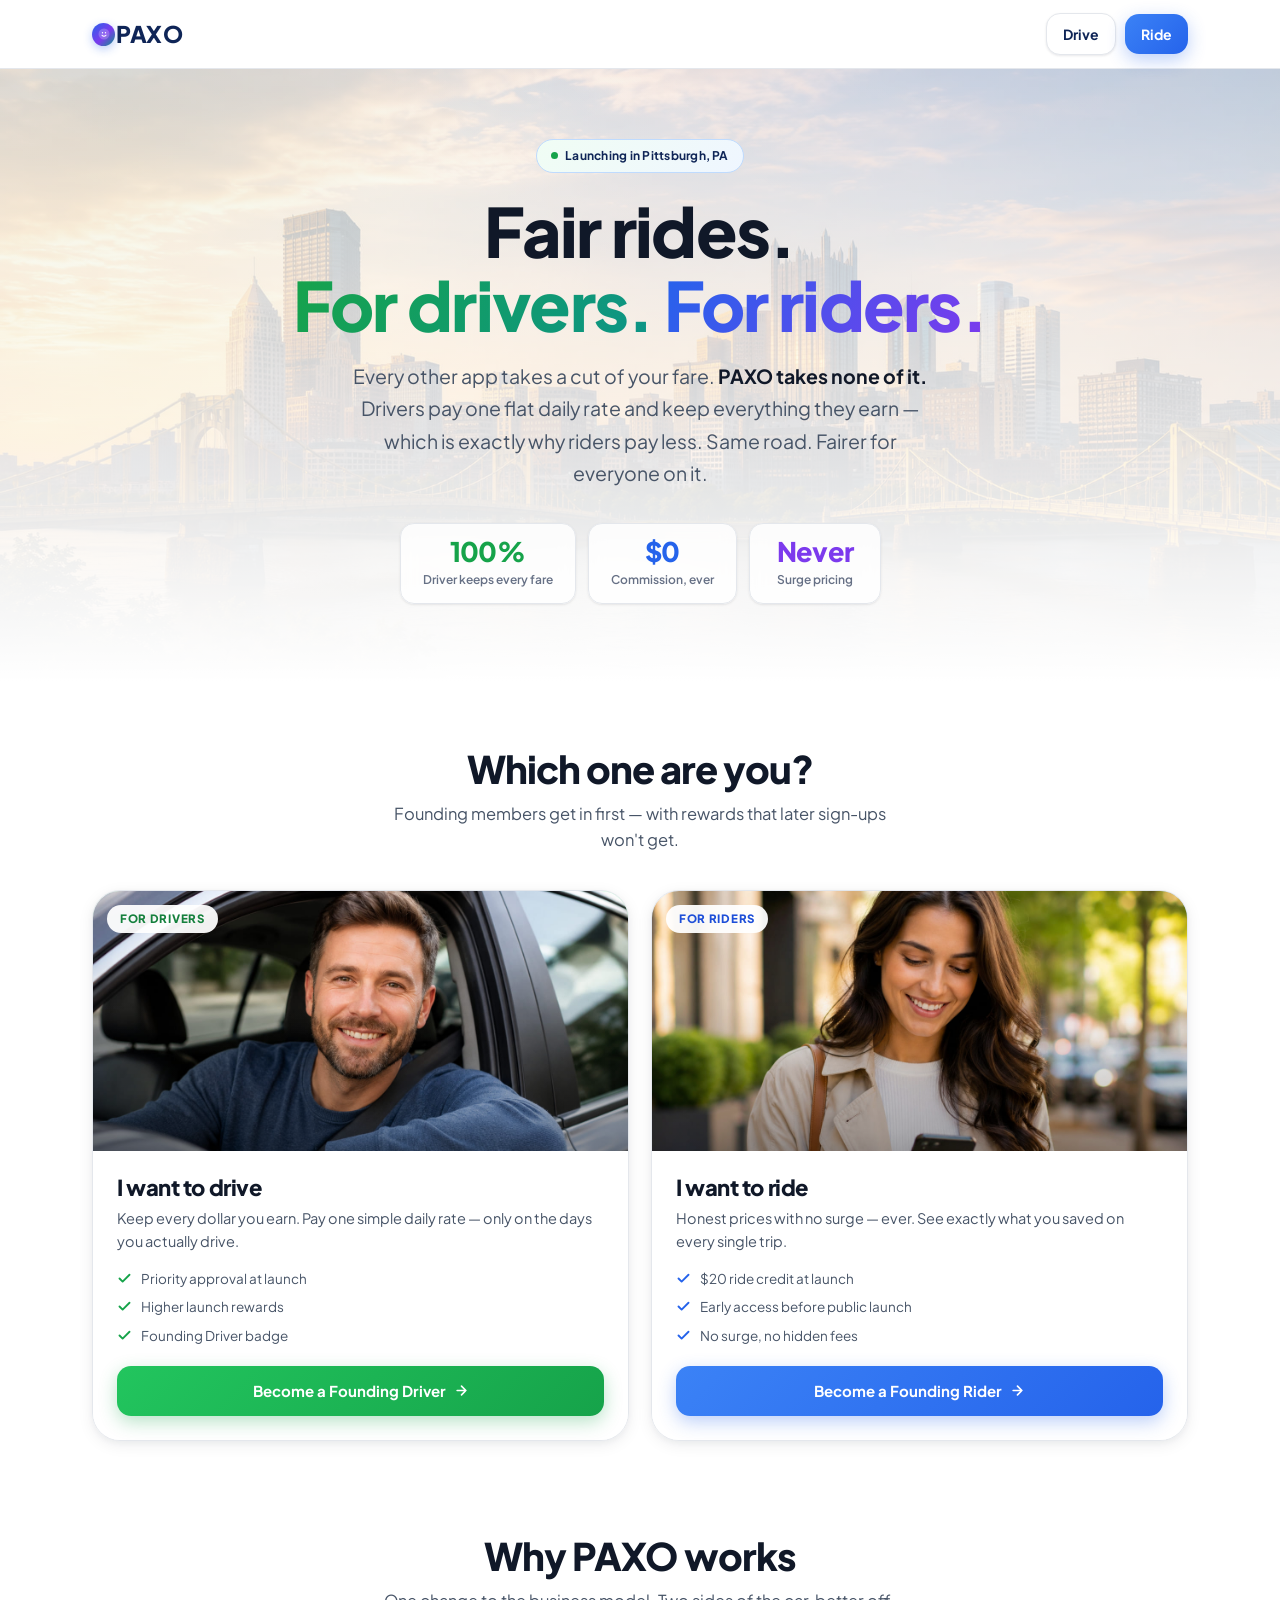
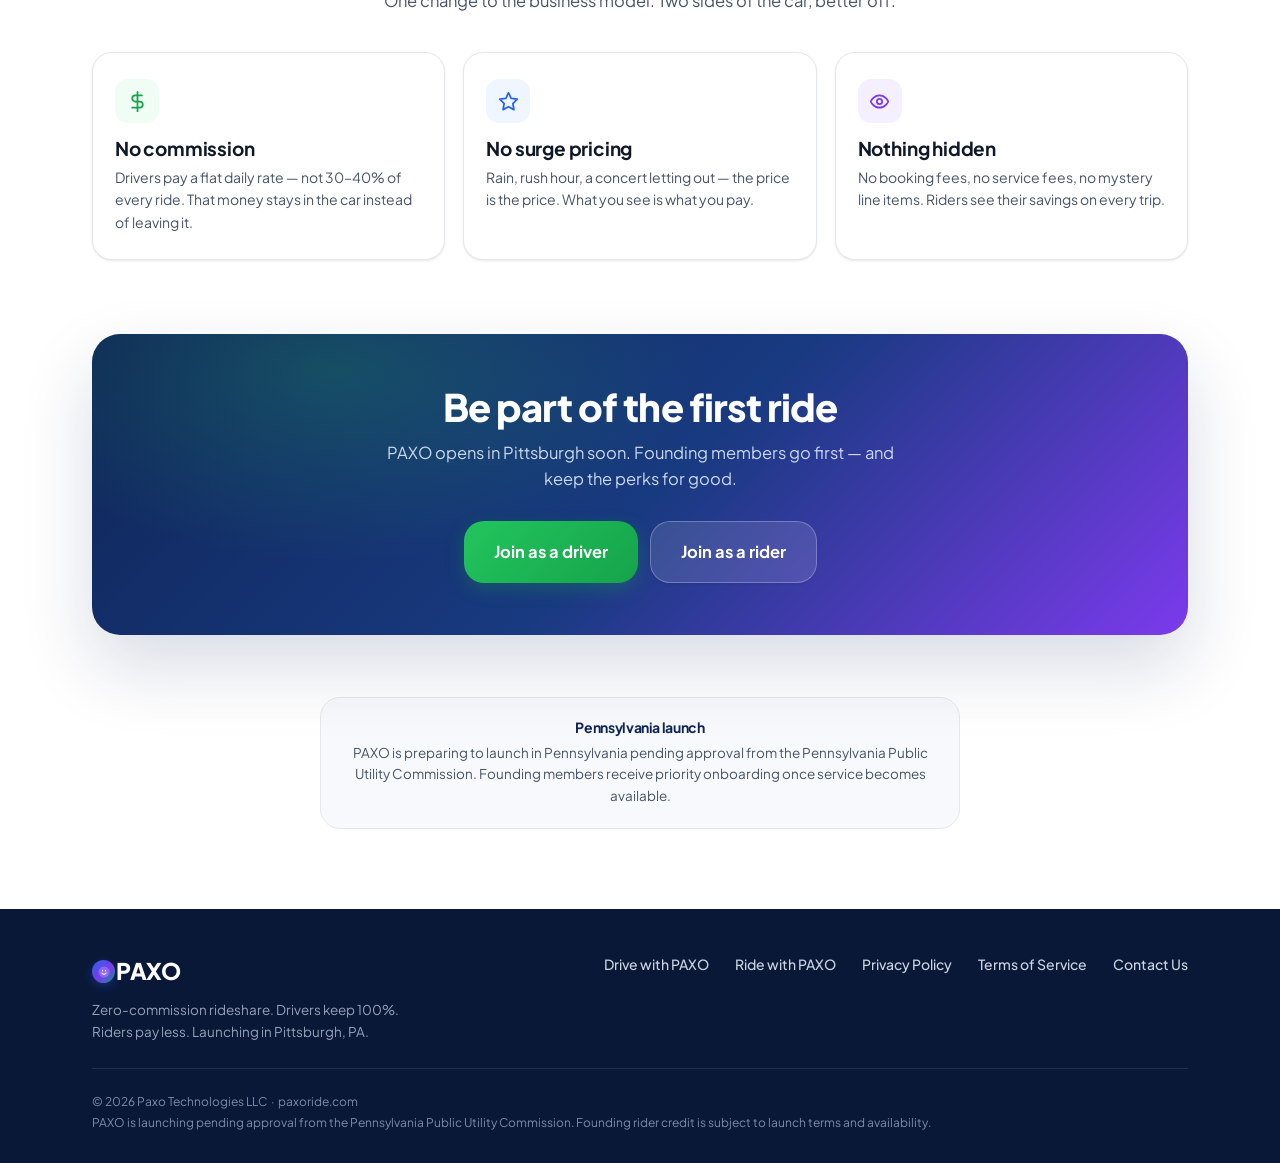
==== commit 77f758eb: "Redesign site: vibrant PAXO branding, driver/rider waitlist pages, terms and privacy" ====
--- a/index.html
+++ b/index.html
@@ -20,9 +20,9 @@
       linear-gradient(180deg,#FBFDFF 0%,#F2F7FD 100%);}
   .hero::before{content:'';position:absolute;inset:0;
     background-image:url('/images/hero-bg.jpg');background-size:cover;background-position:center 62%;
-    opacity:.16;pointer-events:none}
+    opacity:.42;pointer-events:none}
   .hero::after{content:'';position:absolute;inset:0;pointer-events:none;
-    background:linear-gradient(180deg,rgba(255,255,255,.5) 0%,rgba(255,255,255,.86) 68%,#fff 100%)}
+    background:linear-gradient(180deg,rgba(255,255,255,.35) 0%,rgba(255,255,255,.55) 45%,rgba(255,255,255,.88) 82%,#fff 100%)}
   .hero-in{position:relative;z-index:2;text-align:center}
   .hero h1{margin:20px auto 18px;max-width:15ch}
   .hero h1 .g{background:linear-gradient(120deg,var(--dg) 0%,var(--teal) 100%);
@@ -49,10 +49,10 @@
     transition:transform .22s cubic-bezier(.4,0,.2,1),box-shadow .22s}
   .path:hover{transform:translateY(-5px);box-shadow:var(--shadow-lg)}
   .path:focus-visible{outline:3px solid var(--rb);outline-offset:3px}
-  .path-img{height:196px;position:relative;overflow:hidden}
+  .path-img{height:260px;position:relative;overflow:hidden}
   .path-img.d{background:linear-gradient(135deg,#DCFCE7,#86EFAC)}
   .path-img.r{background:linear-gradient(135deg,#DBEAFE,#93C5FD)}
-  .path-img img{width:100%;height:100%;object-fit:cover;display:block}
+  .path-img img{width:100%;height:100%;object-fit:cover;object-position:center 30%;display:block}
   .path-img::after{content:'';position:absolute;inset:0;
     background:linear-gradient(180deg,transparent 40%,rgba(0,0,0,.28) 100%)}
   .path-tag{position:absolute;top:14px;left:14px;z-index:2;background:rgba(255,255,255,.94);
--- a/css/paxo.css
+++ b/css/paxo.css
@@ -0,0 +1,217 @@
+/* ══════════════════════════════════════════════════════════
+   PAXO — shared design system
+   Bright, warm, human. Driver = green. Rider = blue.
+   ══════════════════════════════════════════════════════════ */
+
+*,*::before,*::after{margin:0;padding:0;box-sizing:border-box}
+
+:root{
+  /* Brand */
+  --navy:#0F2557;
+  --navy-deep:#0A1838;
+  --ink:#101828;
+  --slate:#475467;
+  --mute:#667085;
+  --hair:#E4E7EC;
+  --paper:#FFFFFF;
+  --wash:#F7F9FC;
+
+  /* Driver — green */
+  --dg:#16A34A;
+  --dg-lt:#22C55E;
+  --dg-dk:#15803D;
+  --dg-wash:#F0FDF4;
+  --dg-line:#BBF7D0;
+
+  /* Rider — blue */
+  --rb:#2563EB;
+  --rb-lt:#3B82F6;
+  --rb-dk:#1D4ED8;
+  --rb-wash:#EFF6FF;
+  --rb-line:#BFDBFE;
+
+  /* Accents */
+  --teal:#0D9488;
+  --violet:#7C3AED;
+  --amber:#F59E0B;
+  --coral:#F97316;
+
+  --shadow-sm:0 1px 3px rgba(16,24,40,.06),0 1px 2px rgba(16,24,40,.04);
+  --shadow:0 4px 16px rgba(16,24,40,.07),0 2px 6px rgba(16,24,40,.04);
+  --shadow-lg:0 18px 48px rgba(16,24,40,.11),0 6px 16px rgba(16,24,40,.05);
+  --shadow-xl:0 32px 72px rgba(15,37,87,.16);
+
+  --r-sm:10px; --r:14px; --r-lg:20px; --r-xl:28px;
+}
+
+html{scroll-behavior:smooth}
+body{
+  background:var(--paper);color:var(--ink);
+  font-family:'Plus Jakarta Sans',-apple-system,BlinkMacSystemFont,'Segoe UI',sans-serif;
+  -webkit-font-smoothing:antialiased;line-height:1.6;overflow-x:hidden;
+}
+
+/* ── Type ── */
+h1,h2,h3,h4{font-family:'Plus Jakarta Sans',sans-serif;letter-spacing:-.025em;line-height:1.1}
+h1{font-size:clamp(38px,6.2vw,68px);font-weight:800}
+h2{font-size:clamp(26px,3.6vw,38px);font-weight:800}
+h3{font-size:19px;font-weight:700;letter-spacing:-.01em}
+
+/* ── Shell ── */
+.shell{max-width:1140px;margin:0 auto;padding:0 22px}
+.shell-sm{max-width:760px;margin:0 auto;padding:0 22px}
+
+/* ── Nav ── */
+.nav{position:sticky;top:0;z-index:50;background:rgba(255,255,255,.86);
+  backdrop-filter:saturate(180%) blur(14px);border-bottom:1px solid var(--hair)}
+.nav-in{max-width:1140px;margin:0 auto;padding:13px 22px;
+  display:flex;align-items:center;justify-content:space-between;gap:16px}
+
+/* ── Logo ── */
+.logo{display:flex;align-items:center;gap:10px;text-decoration:none;flex-shrink:0}
+.logo-img{height:34px;width:auto;display:block}
+.logo-txt{font-size:23px;font-weight:800;letter-spacing:-.02em;color:var(--navy);
+  display:flex;align-items:center;gap:1px}
+.logo-pin{width:23px;height:23px;border-radius:50%;
+  background:linear-gradient(135deg,var(--rb) 0%,var(--violet) 55%,var(--teal) 100%);
+  display:inline-flex;align-items:center;justify-content:center;
+  box-shadow:0 3px 10px rgba(37,99,235,.32)}
+.logo-pin svg{width:12px;height:12px}
+
+/* ── Buttons ── */
+.btn{display:inline-flex;align-items:center;justify-content:center;gap:8px;
+  border:none;border-radius:var(--r);padding:13px 22px;font-size:15px;font-weight:700;
+  font-family:inherit;cursor:pointer;text-decoration:none;
+  transition:transform .12s,box-shadow .2s,background .2s;white-space:nowrap}
+.btn:active{transform:translateY(1px)}
+.btn:focus-visible{outline:3px solid rgba(37,99,235,.4);outline-offset:2px}
+
+.btn-drive{background:linear-gradient(135deg,var(--dg-lt),var(--dg));color:#fff;
+  box-shadow:0 6px 18px rgba(22,163,74,.3)}
+.btn-drive:hover{box-shadow:0 10px 26px rgba(22,163,74,.4)}
+
+.btn-ride{background:linear-gradient(135deg,var(--rb-lt),var(--rb));color:#fff;
+  box-shadow:0 6px 18px rgba(37,99,235,.3)}
+.btn-ride:hover{box-shadow:0 10px 26px rgba(37,99,235,.4)}
+
+.btn-ghost{background:var(--paper);color:var(--navy);border:1.5px solid var(--hair);
+  box-shadow:var(--shadow-sm)}
+.btn-ghost:hover{border-color:var(--navy);background:var(--wash)}
+
+.btn-lg{padding:17px 30px;font-size:16.5px;border-radius:var(--r-lg)}
+.btn-full{width:100%}
+.btn:disabled{opacity:.55;cursor:not-allowed;transform:none}
+
+/* ── Pills ── */
+.pill{display:inline-flex;align-items:center;gap:7px;border-radius:100px;
+  padding:6px 14px;font-size:12px;font-weight:700;letter-spacing:.02em}
+.pill-live{background:linear-gradient(135deg,var(--dg-wash),var(--rb-wash));
+  color:var(--navy);border:1px solid var(--rb-line)}
+.pill-live::before{content:'';width:7px;height:7px;border-radius:50%;
+  background:var(--dg);animation:ping 2s ease-in-out infinite}
+@keyframes ping{0%,100%{opacity:1;transform:scale(1)}50%{opacity:.4;transform:scale(.8)}}
+
+/* ── Cards ── */
+.card{background:var(--paper);border:1px solid var(--hair);border-radius:var(--r-lg);
+  box-shadow:var(--shadow);overflow:hidden}
+
+/* ── Forms ── */
+.fset{background:var(--paper);border:1px solid var(--hair);border-radius:var(--r-lg);
+  box-shadow:var(--shadow-sm);padding:24px;margin-bottom:16px}
+.fset-head{display:flex;align-items:center;gap:11px;margin-bottom:18px}
+.fset-ico{width:38px;height:38px;border-radius:11px;display:flex;align-items:center;
+  justify-content:center;flex-shrink:0}
+.fset-head h3{font-size:16px;font-weight:700}
+.fset-head p{font-size:13px;color:var(--mute);margin-top:1px;line-height:1.4}
+
+.frow{display:grid;grid-template-columns:1fr 1fr;gap:13px}
+.f{margin-bottom:14px}
+.f:last-child{margin-bottom:0}
+.f label{display:block;font-size:13px;font-weight:600;color:var(--slate);margin-bottom:6px}
+.f label .opt{color:var(--mute);font-weight:400}
+.f input[type=text],.f input[type=email],.f input[type=tel],.f select{
+  width:100%;background:var(--paper);border:1.5px solid var(--hair);border-radius:var(--r-sm);
+  padding:12px 14px;font-size:15px;font-family:inherit;color:var(--ink);outline:none;
+  transition:border-color .16s,box-shadow .16s}
+.f input::placeholder{color:#9AA5B8}
+.f input:focus,.f select:focus{border-color:var(--rb);box-shadow:0 0 0 4px rgba(37,99,235,.1)}
+.f select{appearance:none;cursor:pointer;padding-right:38px;
+  background-image:url("data:image/svg+xml,%3Csvg xmlns='http://www.w3.org/2000/svg' width='12' height='12' viewBox='0 0 24 24' fill='none' stroke='%23667085' stroke-width='2.5'%3E%3Cpath d='M6 9l6 6 6-6'/%3E%3C/svg%3E");
+  background-repeat:no-repeat;background-position:right 14px center}
+
+/* Radio / checkbox groups */
+.opts{display:flex;gap:9px;flex-wrap:wrap}
+.opt-btn{position:relative;flex:1;min-width:88px}
+.opt-btn input{position:absolute;opacity:0;width:0;height:0}
+.opt-btn span{display:flex;align-items:center;justify-content:center;
+  padding:11px 12px;border:1.5px solid var(--hair);border-radius:var(--r-sm);
+  font-size:14px;font-weight:600;color:var(--slate);cursor:pointer;
+  transition:all .16s;background:var(--paper);text-align:center;line-height:1.3}
+.opt-btn input:checked+span{border-color:var(--rb);background:var(--rb-wash);color:var(--rb-dk)}
+.opt-btn input:focus-visible+span{outline:2px solid var(--rb);outline-offset:2px}
+.opts-green .opt-btn input:checked+span{border-color:var(--dg);background:var(--dg-wash);color:var(--dg-dk)}
+
+.checks{display:grid;grid-template-columns:repeat(auto-fit,minmax(140px,1fr));gap:9px}
+.chk{position:relative}
+.chk input{position:absolute;opacity:0;width:0;height:0}
+.chk span{display:flex;align-items:center;gap:9px;padding:11px 13px;
+  border:1.5px solid var(--hair);border-radius:var(--r-sm);font-size:14px;
+  font-weight:500;color:var(--slate);cursor:pointer;transition:all .16s;background:var(--paper)}
+.chk span::before{content:'';width:17px;height:17px;border:1.5px solid #C8D0DD;
+  border-radius:5px;flex-shrink:0;transition:all .16s}
+.chk input:checked+span{border-color:var(--rb);background:var(--rb-wash);color:var(--rb-dk)}
+.chk input:checked+span::before{background:var(--rb);border-color:var(--rb);
+  background-image:url("data:image/svg+xml,%3Csvg xmlns='http://www.w3.org/2000/svg' viewBox='0 0 24 24' fill='none' stroke='white' stroke-width='3.5' stroke-linecap='round' stroke-linejoin='round'%3E%3Cpath d='M20 6L9 17l-5-5'/%3E%3C/svg%3E");
+  background-size:12px;background-position:center;background-repeat:no-repeat}
+.chk input:focus-visible+span{outline:2px solid var(--rb);outline-offset:2px}
+
+/* Conditional reveal */
+.reveal{max-height:0;opacity:0;overflow:hidden;
+  transition:max-height .34s cubic-bezier(.4,0,.2,1),opacity .24s,margin .3s}
+.reveal.open{max-height:280px;opacity:1;margin-top:14px}
+
+/* Consent */
+.consent{display:flex;gap:11px;align-items:flex-start;font-size:13.5px;
+  color:var(--slate);line-height:1.55;cursor:pointer}
+.consent input{width:18px;height:18px;margin-top:2px;flex-shrink:0;cursor:pointer;
+  accent-color:var(--rb)}
+.consent a{color:var(--rb);font-weight:600}
+
+/* ── Progress ── */
+.prog-wrap{position:sticky;top:59px;z-index:40;background:rgba(255,255,255,.94);
+  backdrop-filter:blur(10px);border-bottom:1px solid var(--hair);padding:11px 0}
+.prog-in{max-width:760px;margin:0 auto;padding:0 22px;
+  display:flex;align-items:center;gap:14px}
+.prog-track{flex:1;height:7px;background:var(--hair);border-radius:5px;overflow:hidden}
+.prog-fill{height:100%;border-radius:5px;width:0%;
+  transition:width .45s cubic-bezier(.4,0,.2,1)}
+.prog-fill.green{background:linear-gradient(90deg,var(--dg-lt),var(--dg))}
+.prog-fill.blue{background:linear-gradient(90deg,var(--rb-lt),var(--rb))}
+.prog-txt{font-size:12.5px;font-weight:700;color:var(--slate);white-space:nowrap;
+  min-width:74px;text-align:right}
+
+/* ── Footer ── */
+.foot{background:var(--navy-deep);color:#fff;padding:44px 0 30px;margin-top:70px}
+.foot-grid{display:flex;justify-content:space-between;gap:28px;flex-wrap:wrap;
+  padding-bottom:26px;border-bottom:1px solid rgba(255,255,255,.1)}
+.foot .logo-txt{color:#fff}
+.foot-tag{font-size:13.5px;color:#94A3B8;margin-top:9px;max-width:320px;line-height:1.6}
+.foot-links{display:flex;gap:26px;flex-wrap:wrap}
+.foot-links a{color:#CBD5E1;text-decoration:none;font-size:14px;font-weight:500}
+.foot-links a:hover{color:#fff}
+.foot-legal{padding-top:22px;font-size:12px;color:#7B8CA6;line-height:1.75}
+
+/* ── Utility ── */
+.center{text-align:center}
+.mute{color:var(--mute)}
+.fine{font-size:12.5px;color:var(--mute);line-height:1.55}
+
+@media(max-width:640px){
+  .frow{grid-template-columns:1fr}
+  .fset{padding:19px}
+  .foot-grid{flex-direction:column;gap:22px}
+}
+@media(prefers-reduced-motion:reduce){
+  *{animation:none!important;transition:none!important}
+  html{scroll-behavior:auto}
+}
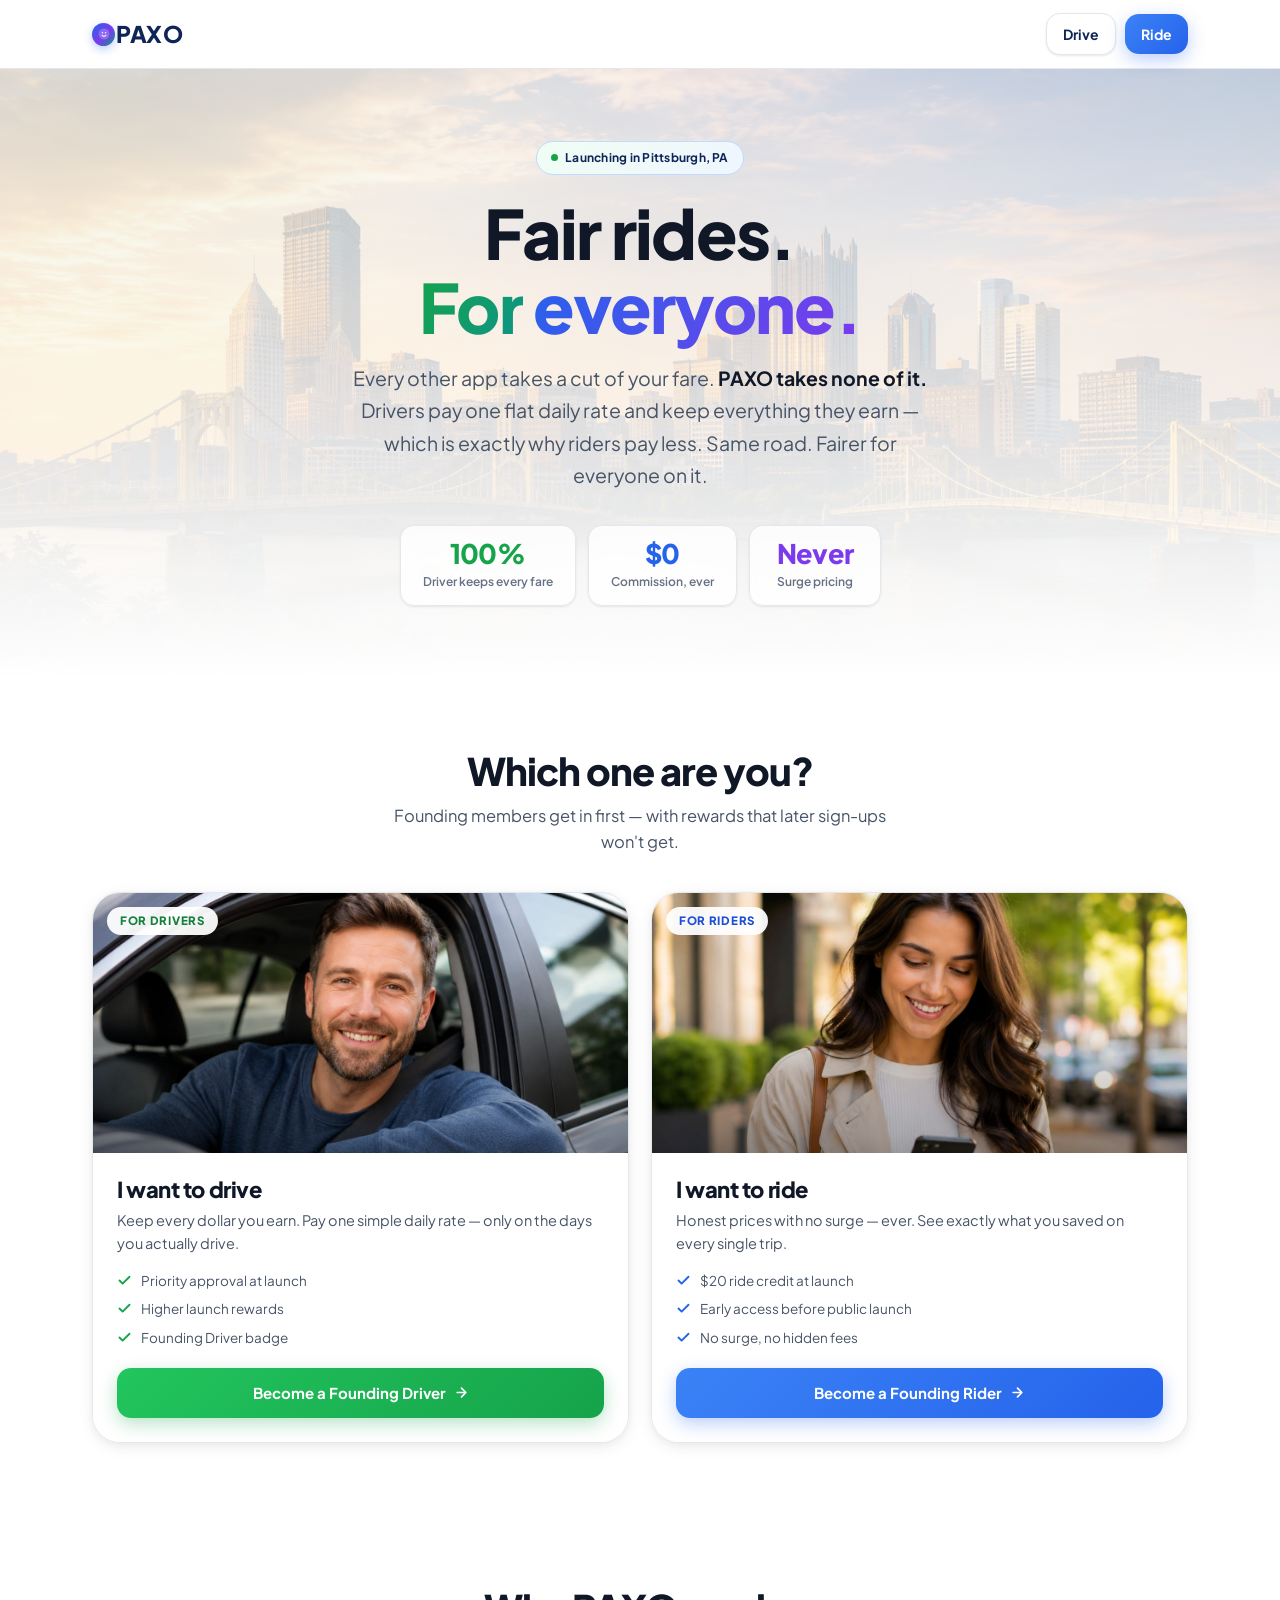
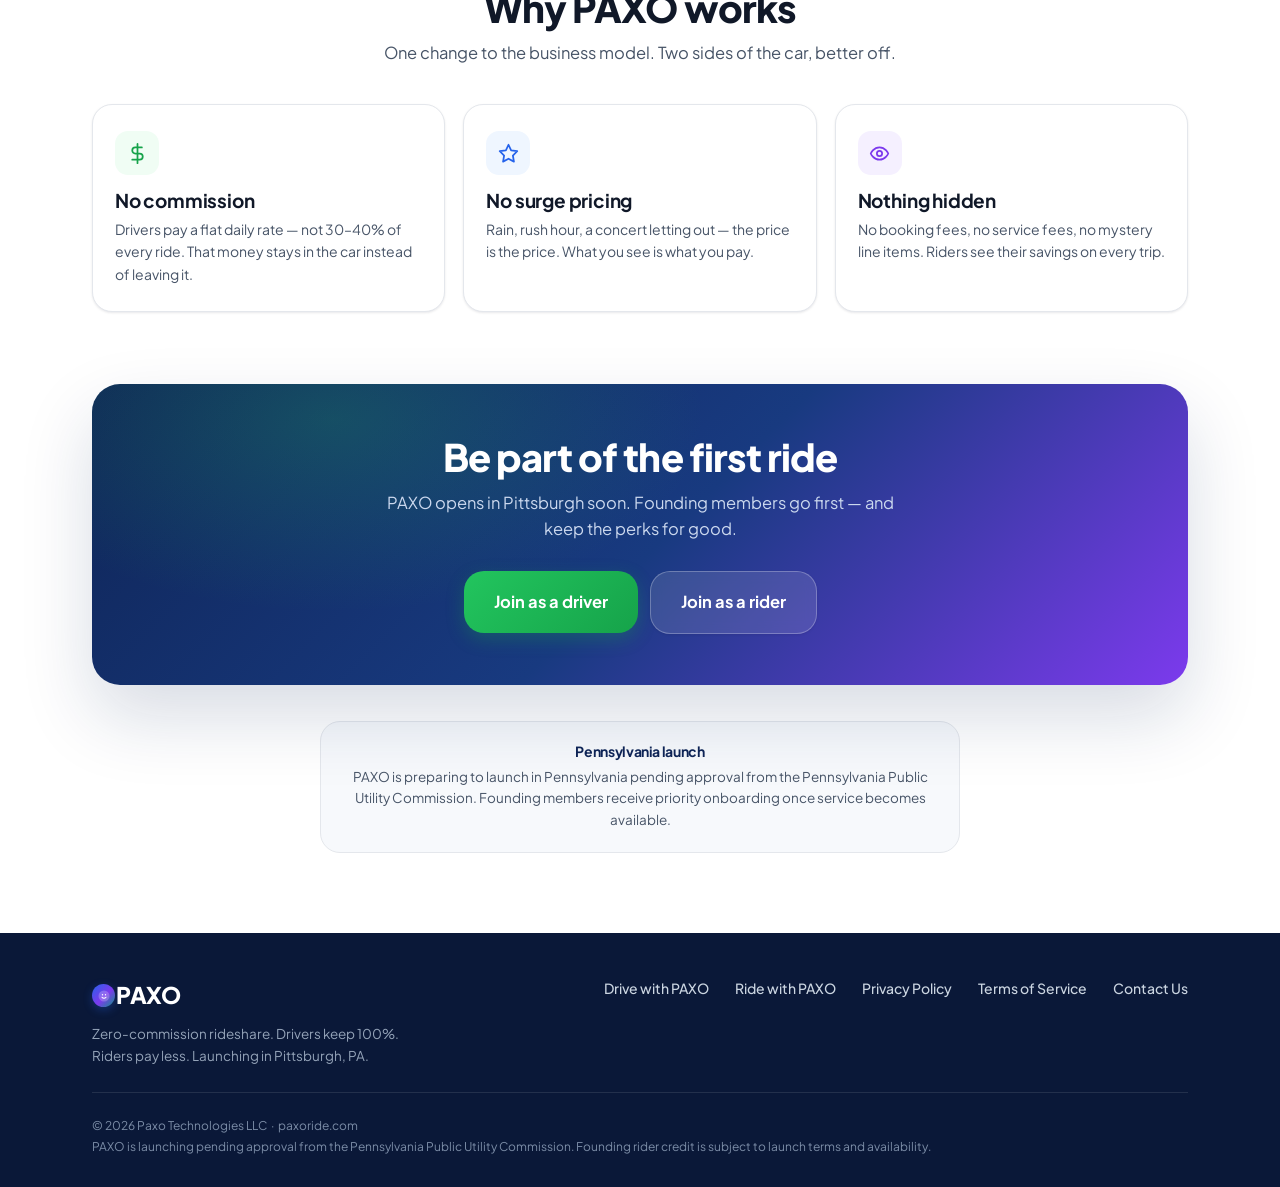
==== commit 0b53dbcc: "Align hero with tagline, normalize spacing, clean links, add SEO files" ====
--- a/index.html
+++ b/index.html
@@ -13,7 +13,7 @@
 <link href="https://fonts.googleapis.com/css2?family=Plus+Jakarta+Sans:wght@400;500;600;700;800&display=swap" rel="stylesheet"/>
 <link rel="stylesheet" href="/css/paxo.css"/>
 <style>
-  .hero{position:relative;overflow:hidden;padding:70px 0 78px;
+  .hero{position:relative;overflow:hidden;padding:72px 0 72px;
     background:
       radial-gradient(1100px 620px at 78% -10%, rgba(37,99,235,.13), transparent 60%),
       radial-gradient(900px 560px at 8% 8%, rgba(22,163,74,.11), transparent 62%),
@@ -39,7 +39,7 @@
   .fig.g b{color:var(--dg)} .fig.b b{color:var(--rb)} .fig.v b{color:var(--violet)}
   .fig span{font-size:12px;color:var(--mute);font-weight:600;margin-top:5px;display:block}
 
-  .paths{padding:66px 0 20px}
+  .paths{padding:72px 0}
   .paths-head{text-align:center;margin-bottom:36px}
   .paths-head h2{margin-bottom:11px}
   .paths-head p{color:var(--slate);font-size:16.5px;max-width:520px;margin:0 auto}
@@ -66,7 +66,7 @@
   .path-list li svg{flex-shrink:0;margin-top:2px}
   .path-cta{margin-top:auto}
 
-  .why{padding:74px 0}
+  .why{padding:72px 0}
   .why-head{text-align:center;margin-bottom:38px}
   .why-head h2{margin-bottom:11px}
   .why-head p{color:var(--slate);font-size:16.5px;max-width:560px;margin:0 auto}
@@ -90,13 +90,13 @@
   .band .btn-ghost{background:rgba(255,255,255,.12);color:#fff;border-color:rgba(255,255,255,.26);backdrop-filter:blur(6px)}
   .band .btn-ghost:hover{background:rgba(255,255,255,.2);border-color:rgba(255,255,255,.45)}
 
-  .puc{margin:62px auto 0;max-width:640px;text-align:center;background:var(--wash);
+  .puc{margin:36px auto 0;max-width:640px;text-align:center;background:var(--wash);
     border:1px solid var(--hair);border-radius:var(--r-lg);padding:22px 26px}
   .puc h4{font-size:14px;font-weight:700;color:var(--navy);margin-bottom:6px}
   .puc p{font-size:13.5px;color:var(--slate);line-height:1.6}
 
   @media(max-width:860px){.why-grid{grid-template-columns:1fr}.path-grid{grid-template-columns:1fr}}
-  @media(max-width:640px){.hero{padding:48px 0 56px}.band{padding:38px 24px}.paths,.why{padding:48px 0}}
+  @media(max-width:640px){.hero{padding:48px 0}.band{padding:38px 24px}.paths,.why{padding:48px 0}}
 </style>
 </head>
 <body>
@@ -115,8 +115,8 @@
       </span>
     </a>
     <div style="display:flex;gap:9px;align-items:center">
-      <a class="btn btn-ghost" href="/driver.html" style="padding:9px 16px;font-size:14px">Drive</a>
-      <a class="btn btn-ride" href="/rider.html" style="padding:9px 16px;font-size:14px">Ride</a>
+      <a class="btn btn-ghost" href="/driver" style="padding:9px 16px;font-size:14px">Drive</a>
+      <a class="btn btn-ride" href="/rider" style="padding:9px 16px;font-size:14px">Ride</a>
     </div>
   </div>
 </nav>
@@ -124,7 +124,7 @@
 <header class="hero">
   <div class="shell hero-in">
     <span class="pill pill-live">Launching in Pittsburgh, PA</span>
-    <h1>Fair rides.<br/><span class="g">For drivers.</span> <span class="b">For riders.</span></h1>
+    <h1>Fair rides.<br/><span class="g">For</span> <span class="b">everyone.</span></h1>
     <p class="hero-sub">
       Every other app takes a cut of your fare. <b>PAXO takes none of it.</b>
       Drivers pay one flat daily rate and keep everything they earn — which is exactly
@@ -145,7 +145,7 @@
       <p>Founding members get in first — with rewards that later sign-ups won't get.</p>
     </div>
     <div class="path-grid">
-      <a class="path" href="/driver.html">
+      <a class="path" href="/driver">
         <div class="path-img d">
           <span class="path-tag d">For drivers</span>
           <img src="/images/driver.jpg" alt="" onerror="this.style.display='none'"/>
@@ -163,7 +163,7 @@
           </span>
         </div>
       </a>
-      <a class="path" href="/rider.html">
+      <a class="path" href="/rider">
         <div class="path-img r">
           <span class="path-tag r">For riders</span>
           <img src="/images/rider.jpg" alt="" onerror="this.style.display='none'"/>
@@ -225,8 +225,8 @@
     <h2>Be part of the first ride</h2>
     <p>PAXO opens in Pittsburgh soon. Founding members go first — and keep the perks for good.</p>
     <div class="band-btns">
-      <a class="btn btn-drive btn-lg" href="/driver.html">Join as a driver</a>
-      <a class="btn btn-ghost btn-lg" href="/rider.html">Join as a rider</a>
+      <a class="btn btn-drive btn-lg" href="/driver">Join as a driver</a>
+      <a class="btn btn-ghost btn-lg" href="/rider">Join as a rider</a>
     </div>
   </div>
   <div class="puc">
@@ -250,10 +250,10 @@
         <p class="foot-tag">Zero-commission rideshare. Drivers keep 100%. Riders pay less. Launching in Pittsburgh, PA.</p>
       </div>
       <div class="foot-links">
-        <a href="/driver.html">Drive with PAXO</a>
-        <a href="/rider.html">Ride with PAXO</a>
-        <a href="/privacy.html">Privacy Policy</a>
-        <a href="/terms.html">Terms of Service</a>
+        <a href="/driver">Drive with PAXO</a>
+        <a href="/rider">Ride with PAXO</a>
+        <a href="/privacy">Privacy Policy</a>
+        <a href="/terms">Terms of Service</a>
         <a href="mailto:hello@paxoride.com">Contact Us</a>
       </div>
     </div>
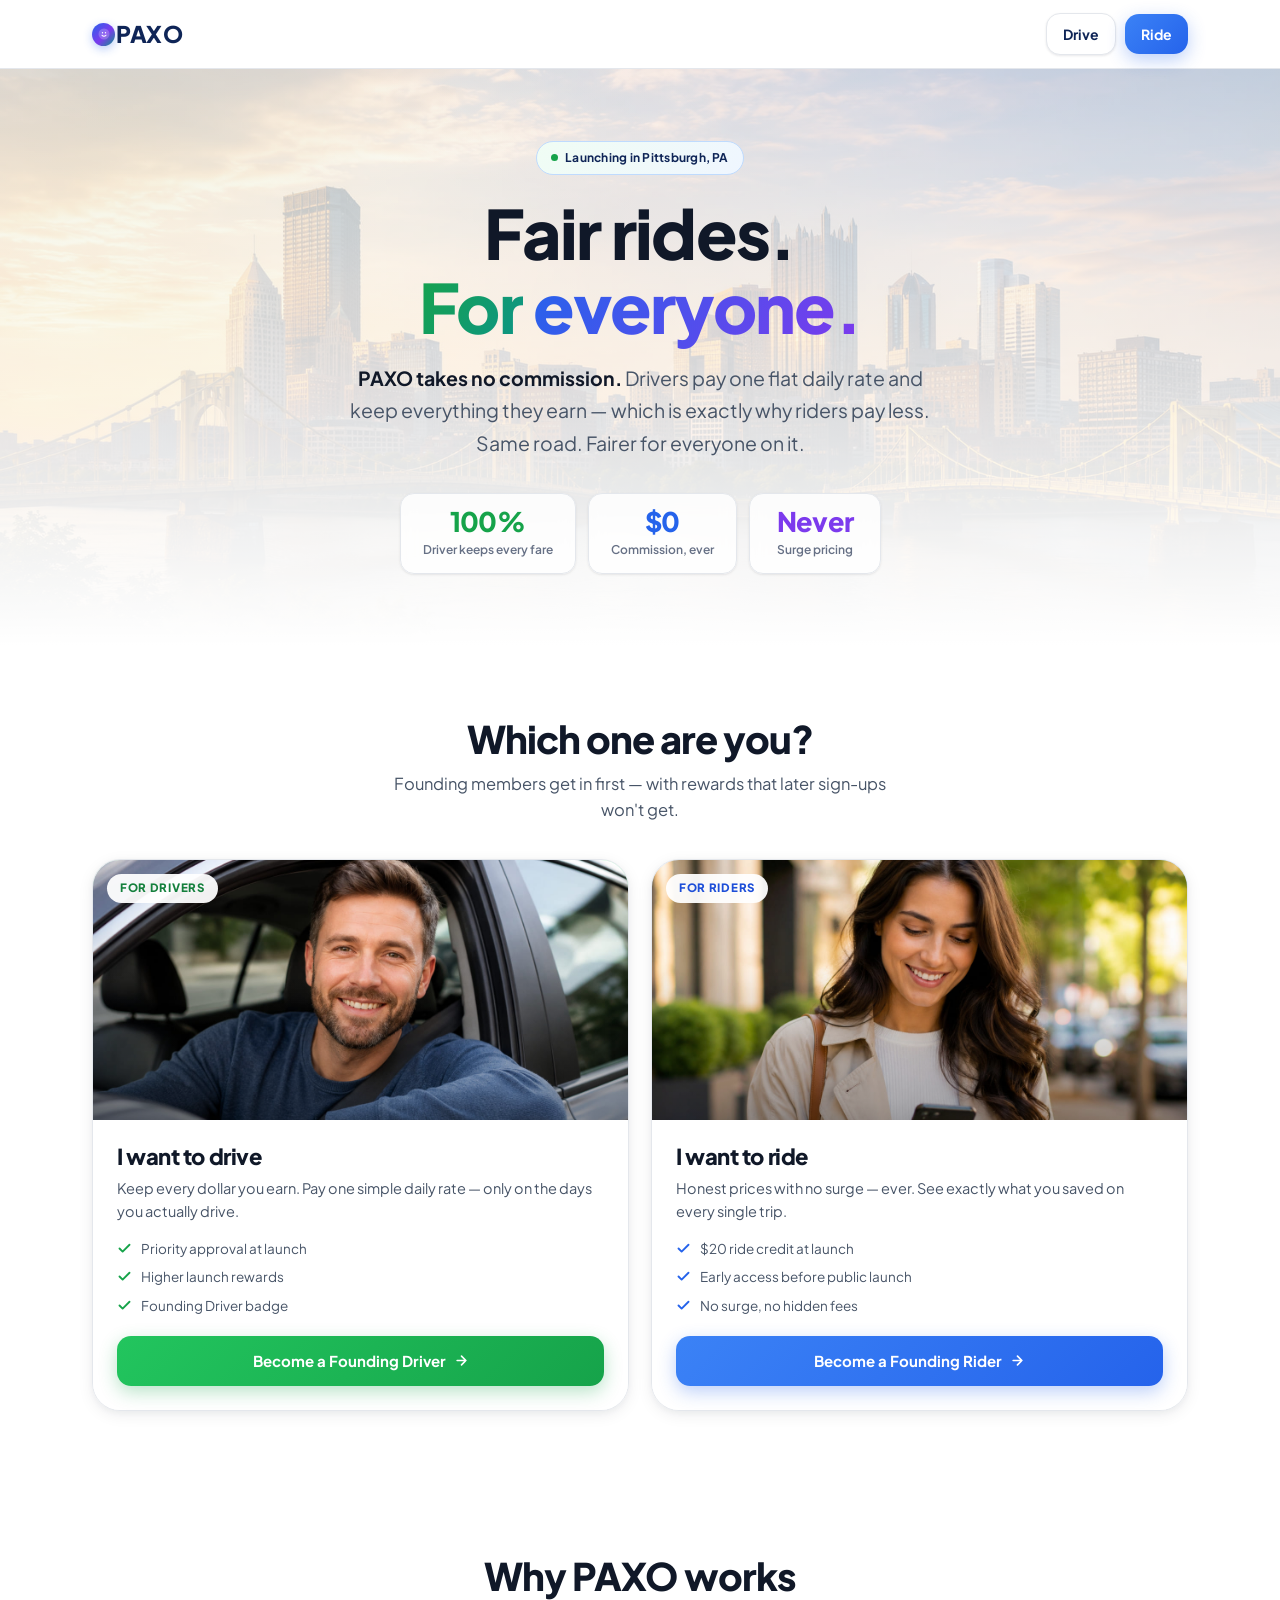
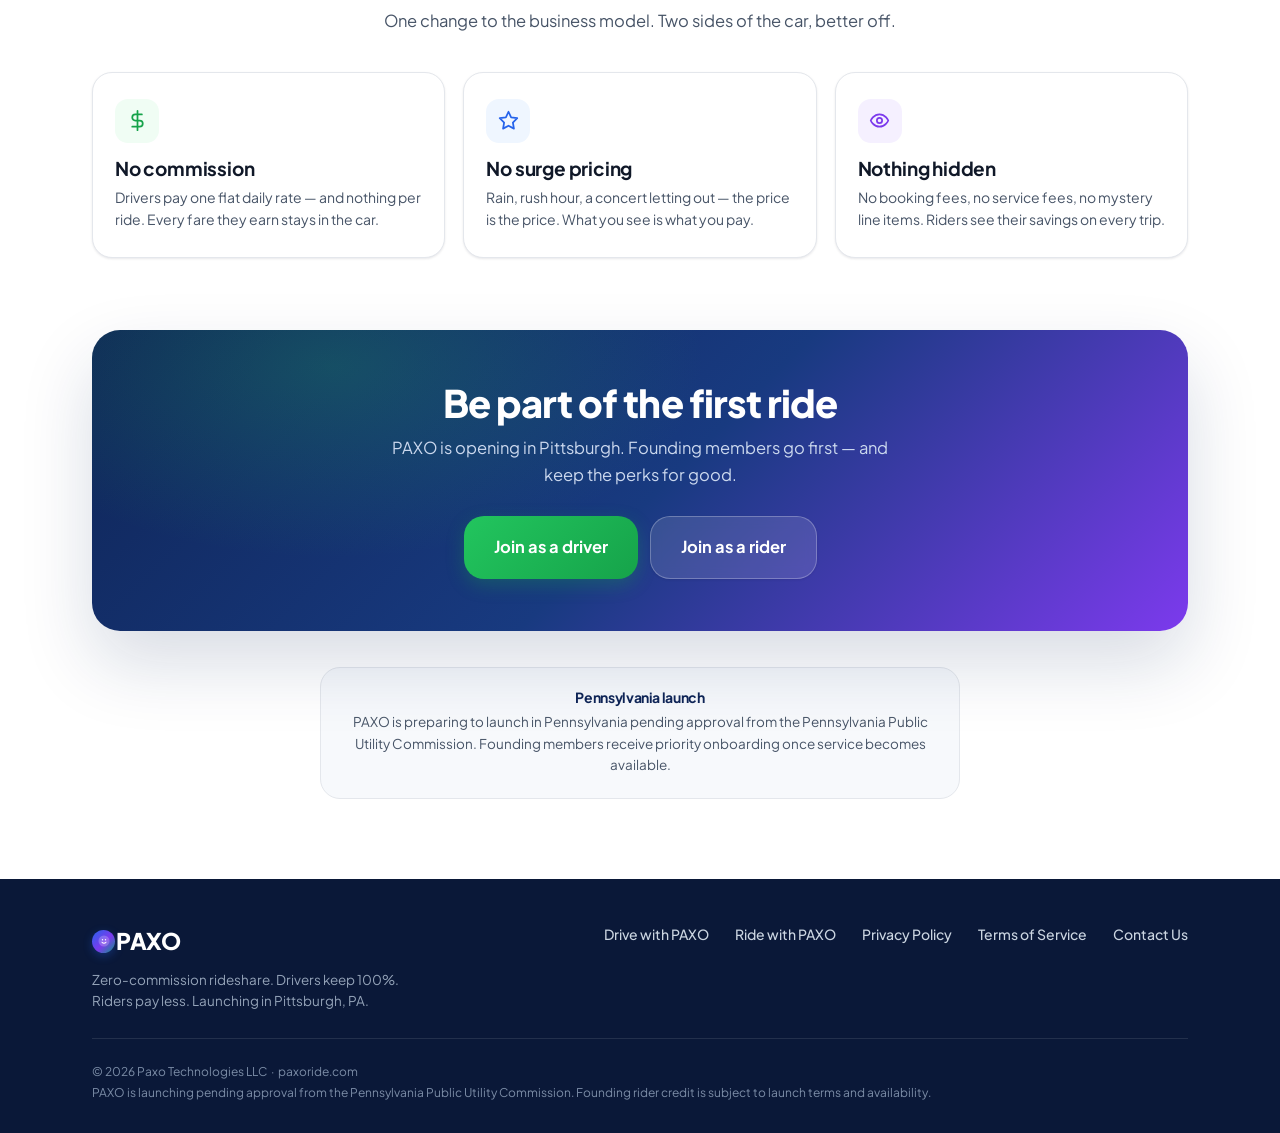
==== commit 386a0598: "Remove competitor comparisons, add phone and ZIP validation" ====
--- a/index.html
+++ b/index.html
@@ -126,9 +126,9 @@
     <span class="pill pill-live">Launching in Pittsburgh, PA</span>
     <h1>Fair rides.<br/><span class="g">For</span> <span class="b">everyone.</span></h1>
     <p class="hero-sub">
-      Every other app takes a cut of your fare. <b>PAXO takes none of it.</b>
-      Drivers pay one flat daily rate and keep everything they earn — which is exactly
-      why riders pay less. Same road. Fairer for everyone on it.
+      <b>PAXO takes no commission.</b> Drivers pay one flat daily rate and keep
+      everything they earn — which is exactly why riders pay less. Same road.
+      Fairer for everyone on it.
     </p>
     <div class="figs">
       <div class="fig g"><b>100%</b><span>Driver keeps every fare</span></div>
@@ -198,7 +198,7 @@
             <line x1="12" y1="1" x2="12" y2="23"/><path d="M17 5H9.5a3.5 3.5 0 0 0 0 7h5a3.5 3.5 0 0 1 0 7H6"/></svg>
         </div>
         <h3>No commission</h3>
-        <p>Drivers pay a flat daily rate — not 30–40% of every ride. That money stays in the car instead of leaving it.</p>
+        <p>Drivers pay one flat daily rate — and nothing per ride. Every fare they earn stays in the car.</p>
       </div>
       <div class="why-card">
         <div class="why-ico" style="background:var(--rb-wash)">
@@ -223,7 +223,7 @@
 <section class="shell" style="padding-bottom:10px">
   <div class="band">
     <h2>Be part of the first ride</h2>
-    <p>PAXO opens in Pittsburgh soon. Founding members go first — and keep the perks for good.</p>
+    <p>PAXO is opening in Pittsburgh. Founding members go first — and keep the perks for good.</p>
     <div class="band-btns">
       <a class="btn btn-drive btn-lg" href="/driver">Join as a driver</a>
       <a class="btn btn-ghost btn-lg" href="/rider">Join as a rider</a>
--- a/css/paxo.css
+++ b/css/paxo.css
@@ -139,6 +139,14 @@
   background-image:url("data:image/svg+xml,%3Csvg xmlns='http://www.w3.org/2000/svg' width='12' height='12' viewBox='0 0 24 24' fill='none' stroke='%23667085' stroke-width='2.5'%3E%3Cpath d='M6 9l6 6 6-6'/%3E%3C/svg%3E");
   background-repeat:no-repeat;background-position:right 14px center}
 
+/* Invalid input feedback — only after the user has touched the field */
+.f input:not(:placeholder-shown):invalid{
+  border-color:#F04438;
+  box-shadow:0 0 0 4px rgba(240,68,56,.09);
+}
+.f input:not(:placeholder-shown):invalid + .err{display:block}
+.err{display:none;font-size:12.5px;color:#B42318;margin-top:6px;font-weight:600}
+
 /* Radio / checkbox groups */
 .opts{display:flex;gap:9px;flex-wrap:wrap}
 .opt-btn{position:relative;flex:1;min-width:88px}
